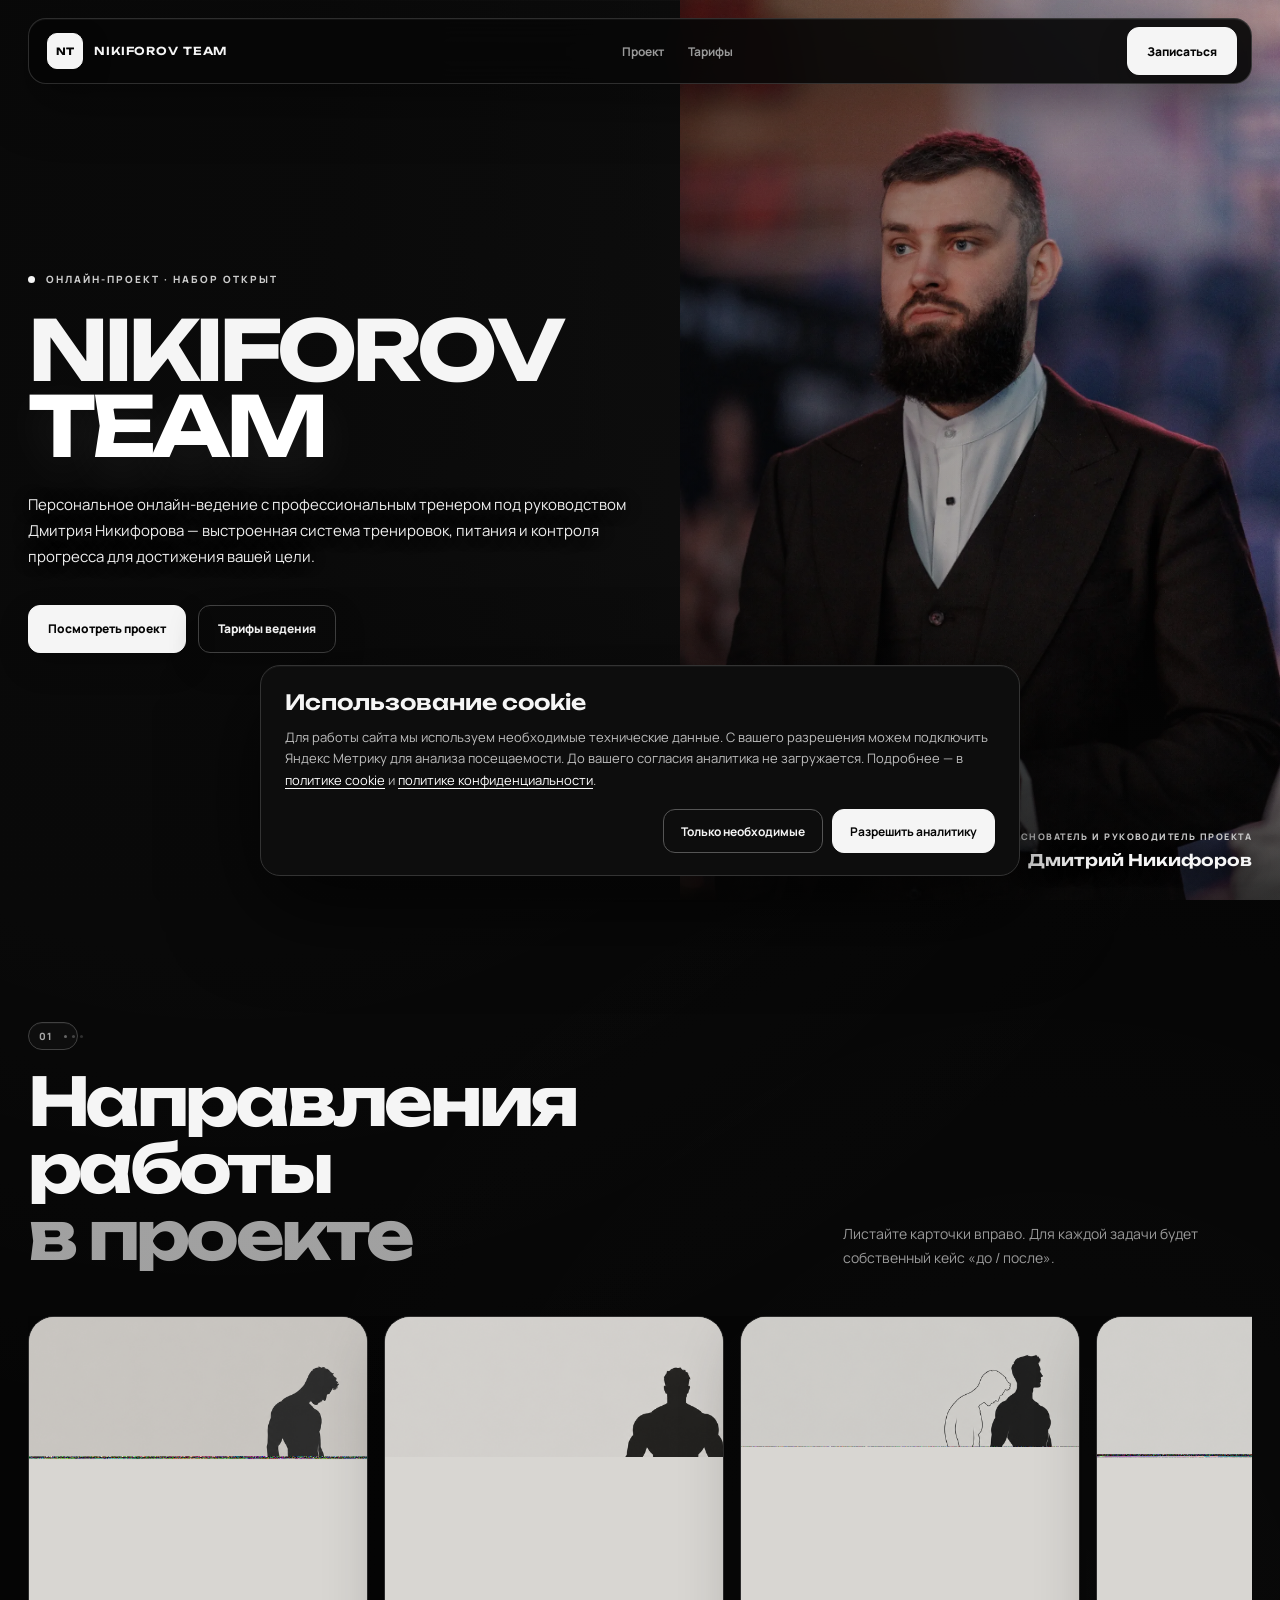
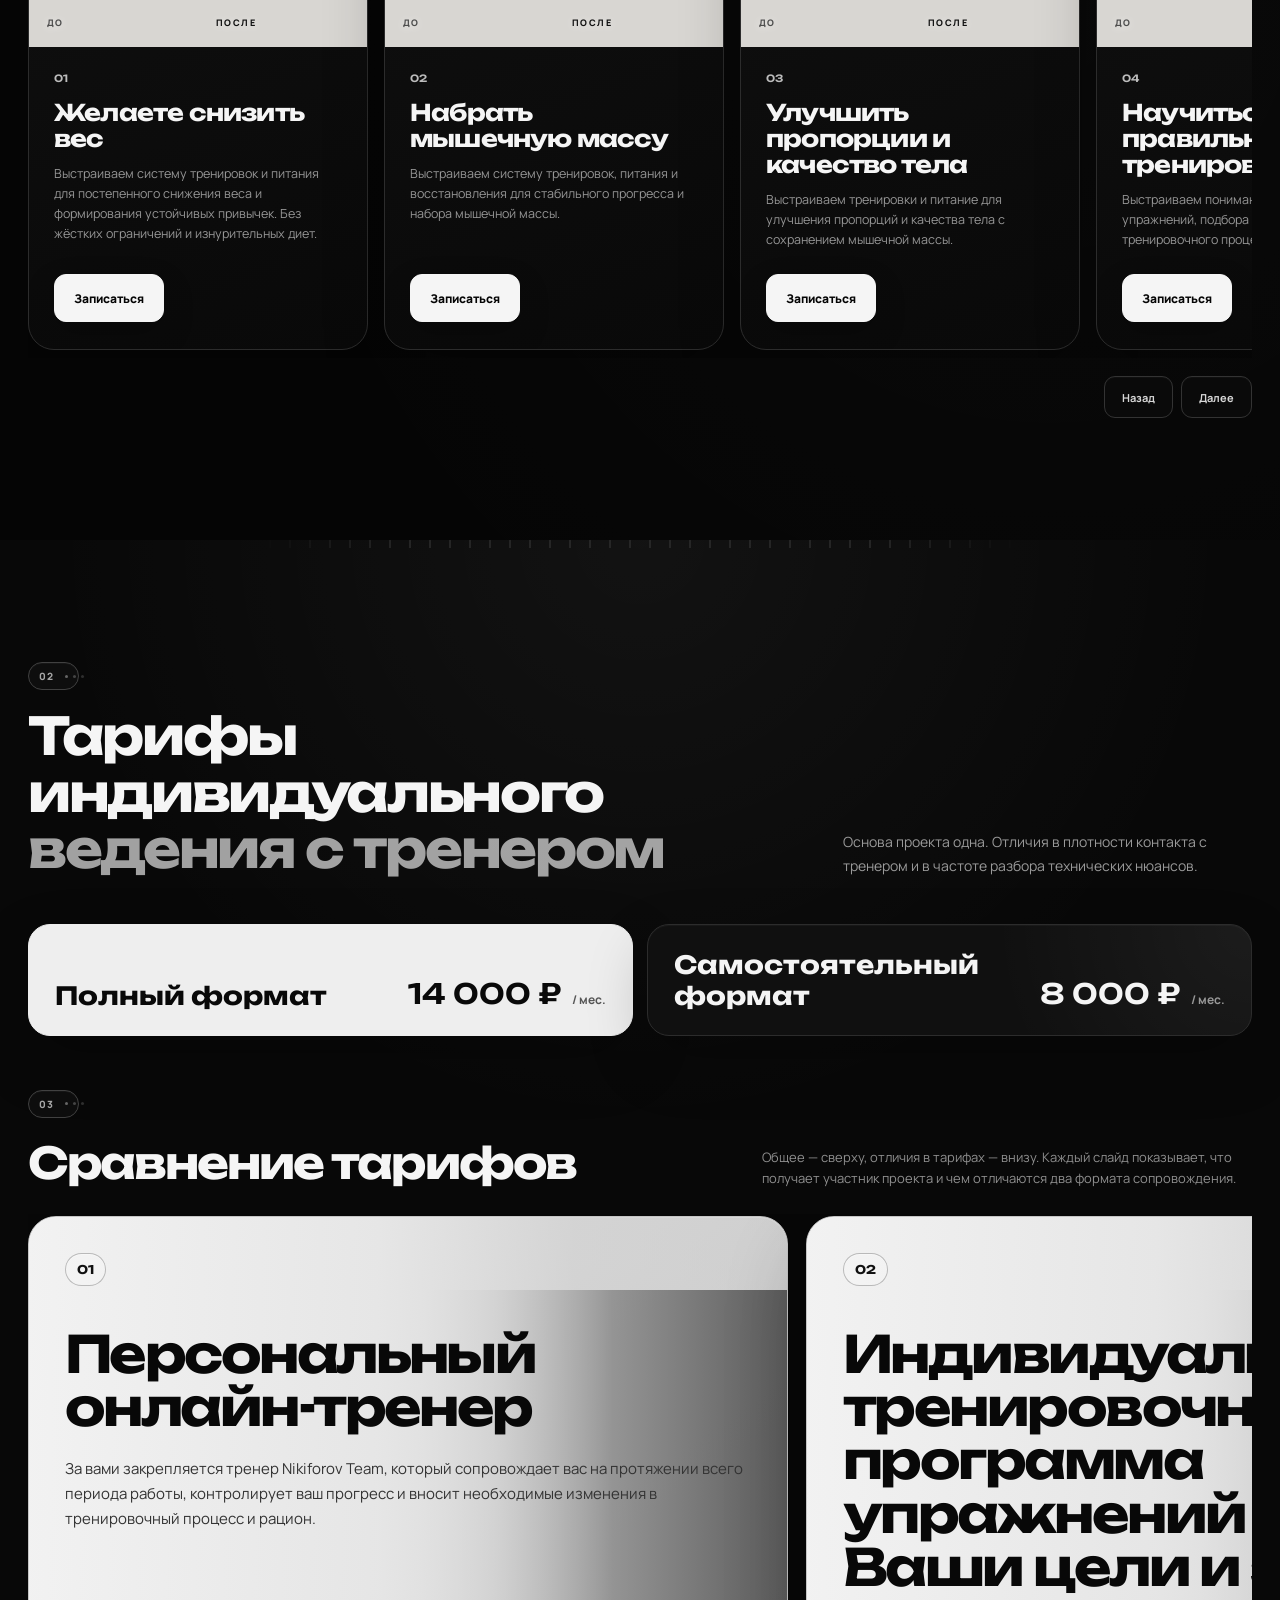
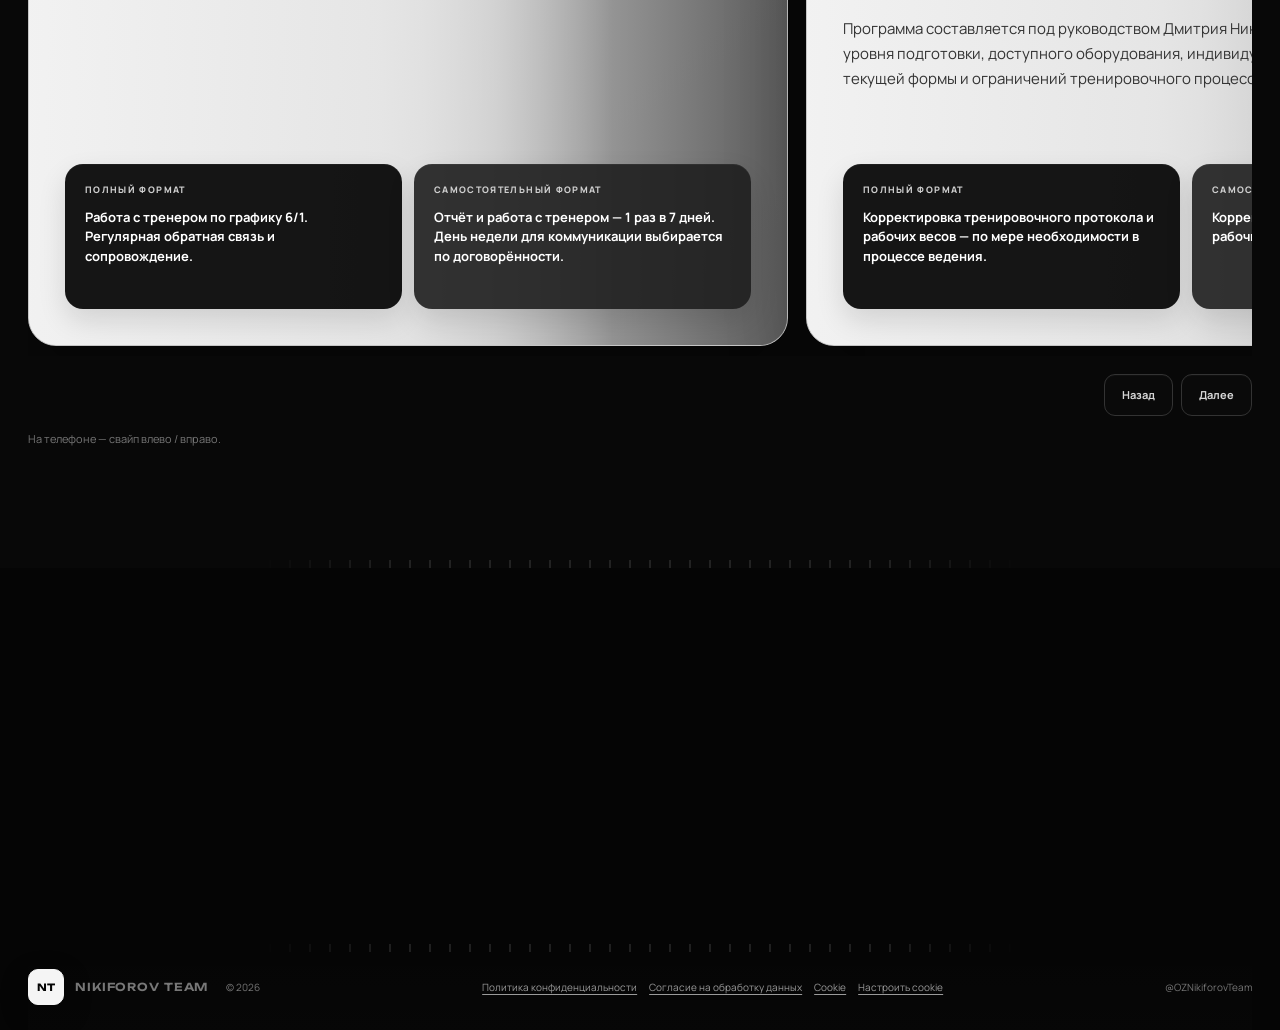
==== index.html @ 57ae3aa2 "Add goal card silhouette illustrations" ====
<!doctype html>
<html lang="ru">
<head>
<meta charset="utf-8">
<meta name="viewport" content="width=device-width,initial-scale=1,viewport-fit=cover">
<meta name="theme-color" content="#050505">
<title>NIKIFOROV TEAM — онлайн-проект</title>
<meta name="description" content="Персональное онлайн-ведение под руководством Дмитрия Никифорова: тренировки, питание и контроль прогресса.">
<link rel="preconnect" href="https://fonts.googleapis.com">
<link rel="preconnect" href="https://fonts.gstatic.com" crossorigin>
<link href="https://fonts.googleapis.com/css2?family=Manrope:wght@400;500;600;700;800&family=Unbounded:wght@500;600;700&display=swap" rel="stylesheet">
<style>
:root{
  --bg:#050505;
  --bg-soft:#0a0a0a;
  --panel:#101010;
  --panel-2:#161616;
  --text:#f5f5f5;
  --muted:#9a9a9a;
  --blue:#f5f5f5;
  --blue-strong:#dedede;
  --blue-soft:#ffffff;
  --line:#262626;
  --line-strong:#404040;
  --shell:min(100% - 56px,1240px);
  --r:28px;
}
*{box-sizing:border-box}html{scroll-behavior:smooth;background:var(--bg)}body{margin:0;background:var(--bg);color:var(--text);font-family:Manrope,Arial,sans-serif;overflow-x:hidden;-webkit-font-smoothing:antialiased}a{color:inherit}.shell{width:var(--shell);margin-inline:auto}::selection{background:var(--blue);color:#050505}
.topbar{position:fixed;z-index:100;top:18px;left:50%;translate:-50% 0;width:var(--shell);height:66px;padding:0 14px 0 18px;border:1px solid rgba(255,255,255,.09);border-radius:18px;background:rgba(11,11,11,.82);backdrop-filter:blur(22px);display:flex;align-items:center;justify-content:space-between;box-shadow:0 18px 54px rgba(0,0,0,.2)}
.brand{text-decoration:none;display:flex;align-items:center;gap:11px}.brand-mark{width:36px;height:36px;border:1px solid rgba(255,255,255,.72);border-radius:10px;display:grid;place-items:center;color:var(--blue);font:700 10px Unbounded}.brand-name{font:600 11px Unbounded;letter-spacing:.08em}.nav{display:flex;align-items:center;gap:24px}.nav a{text-decoration:none;font-size:12px;font-weight:700;color:#b3b3b3}.nav a:hover{color:#fff}.btn{min-height:48px;padding:0 19px;border-radius:12px;border:1px solid var(--blue);display:inline-flex;align-items:center;justify-content:center;text-decoration:none;background:var(--blue);color:#050505;font-weight:800;font-size:12px;transition:.2s}.btn:hover{transform:translateY(-2px);box-shadow:0 16px 42px rgba(255,255,255,.12)}.btn.ghost{background:transparent;color:#fff;border-color:#414141}.btn.ghost:hover{border-color:var(--blue);color:var(--blue);box-shadow:none}
.hero{min-height:100svh;padding:126px 0 72px;display:grid;grid-template-columns:minmax(0,1.04fr) minmax(430px,.96fr);gap:60px;align-items:center}.hero-copy{position:relative;z-index:2}.eyebrow{display:flex;align-items:center;gap:11px;color:#9e9e9e;font-size:10px;letter-spacing:.2em;font-weight:800;text-transform:uppercase}.eyebrow i{width:7px;height:7px;border-radius:50%;background:var(--blue);box-shadow:0 0 20px rgba(255,255,255,.72)}h1,h2,h3{font-family:Unbounded,Manrope,sans-serif;margin:0}.project-name{margin-top:26px;font-size:clamp(54px,6.5vw,108px);line-height:.91;letter-spacing:-.06em}.project-name span{display:block;color:var(--blue)}.hero-copy p{max-width:710px;margin:28px 0 0;color:#b5b5b5;font-size:15px;line-height:1.76}.hero-actions{display:flex;gap:12px;flex-wrap:wrap;margin-top:34px}.hero-visual{height:min(77vh,830px);min-height:630px;position:relative}.portrait{height:100%;overflow:hidden;border:1px solid rgba(255,255,255,.09);border-radius:30px;background:#1a1a1a;position:relative}.portrait img{width:100%;height:100%;object-fit:cover;object-position:center 26%;filter:grayscale(.12) saturate(.72) contrast(1.08)}.portrait:after{content:"";position:absolute;inset:0;background:linear-gradient(180deg,rgba(10,10,10,.02) 42%,rgba(10,10,10,.76) 100%),linear-gradient(90deg,rgba(10,10,10,.23),transparent 44%)}.portrait-caption{position:absolute;z-index:2;left:26px;bottom:24px}.portrait-caption small{display:block;color:#8a8a8a;font-size:9px;letter-spacing:.16em;font-weight:800}.portrait-caption b{display:block;margin-top:7px;font:600 16px Unbounded}.section{padding:122px 0}.section-head{display:grid;grid-template-columns:1fr .55fr;gap:70px;align-items:end;margin-bottom:46px}.section-index{font-size:10px;letter-spacing:.2em;color:#8c8c8c;font-weight:800;text-transform:uppercase;margin-bottom:15px}.section-head h2{font-size:clamp(40px,5.2vw,76px);line-height:1.01;letter-spacing:-.055em}.section-head h2 span{color:var(--blue)}.section-head p{margin:0;color:#9a9a9a;line-height:1.7;font-size:14px;max-width:500px}
.goals-wrap{position:relative}.goals{display:grid;grid-auto-flow:column;grid-auto-columns:minmax(340px,31vw);gap:16px;overflow-x:auto;scroll-snap-type:x mandatory;scrollbar-width:none;padding-bottom:8px}.goals::-webkit-scrollbar{display:none}.goal{scroll-snap-align:start;min-height:520px;border-radius:26px;border:1px solid #323232;background:linear-gradient(160deg,#171717,#0e0e0e);overflow:hidden;position:relative;display:flex;flex-direction:column}.goal-media{height:330px;position:relative;overflow:hidden;background:radial-gradient(circle at 80% 20%,rgba(255,255,255,.10),transparent 42%),linear-gradient(135deg,#1c1c1c,#0e0e0e)}.goal-media:before,.goal-media:after{content:"";position:absolute;top:0;bottom:0;width:50%;background:linear-gradient(145deg,rgba(255,255,255,.04),rgba(255,255,255,0))}.goal-media:before{left:0;border-right:1px solid rgba(255,255,255,.08)}.goal-media:after{right:0}.before,.after{position:absolute;bottom:18px;z-index:2;font-size:9px;font-weight:800;letter-spacing:.16em;color:#7e7e7e}.before{left:18px}.after{left:calc(50% + 18px);color:var(--blue)}.goal-body{padding:25px 25px 27px;display:flex;flex-direction:column;flex:1}.goal-num{color:var(--blue);font:600 10px Unbounded}.goal h3{font-size:23px;line-height:1.13;letter-spacing:-.035em;margin:16px 0 12px}.goal p{margin:0 0 24px;color:#9a9a9a;font-size:12.5px;line-height:1.62}.goal .btn{margin-top:auto;width:max-content}.carousel-controls{display:flex;justify-content:flex-end;gap:8px;margin-top:18px}.carousel-controls button{height:42px;padding:0 17px;border:1px solid #3e3e3e;border-radius:11px;background:#101010;color:#e4e4e4;font:700 11px Manrope;cursor:pointer}.carousel-controls button:hover{border-color:var(--blue);color:var(--blue)}
.tariffs{background:#0f0f0f;border-top:1px solid #242424;border-bottom:1px solid #242424}.tariff-strip{display:grid;grid-template-columns:1fr 1fr;gap:14px;margin-bottom:26px}.tariff{border:1px solid #343434;border-radius:22px;padding:24px 26px;background:#121212;display:flex;justify-content:space-between;align-items:end;gap:20px}.tariff-strip .tariff{border-color:#444444;background:radial-gradient(circle at 100% 0,rgba(255,255,255,.10),transparent 38%),#141414}.tariff small{display:block;color:#909090;font-size:9px;letter-spacing:.16em;font-weight:800;text-transform:uppercase}.tariff h3{font-size:25px;margin-top:10px}.tariff-price{text-align:right;white-space:nowrap}.tariff-price b{font:600 28px Unbounded}.tariff-price span{display:block;color:#737373;font-size:10px;margin-top:5px}
.benefits-head{display:flex;align-items:end;justify-content:space-between;gap:50px;margin:54px 0 24px}.benefits-head h3{font-size:clamp(27px,3.4vw,48px);letter-spacing:-.045em}.benefits-head p{max-width:490px;margin:0;color:#929292;font-size:13px;line-height:1.65}.benefit-slider{display:grid;grid-auto-flow:column;grid-auto-columns:minmax(760px,82%);gap:18px;overflow-x:auto;scroll-snap-type:x mandatory;scrollbar-width:none;padding:2px 0 10px}.benefit-slider::-webkit-scrollbar{display:none}.benefit{scroll-snap-align:start;min-height:570px;border:1px solid #373737;border-radius:28px;background:linear-gradient(145deg,#a3a3a3 0%,#888888 100%);position:relative;overflow:hidden;color:#0d0d0d;padding:36px;display:flex;flex-direction:column}.benefit:before{content:"";position:absolute;right:-2%;bottom:-10%;width:45%;height:100%;background-image:var(--dmitry);background-size:cover;background-position:center 20%;filter:grayscale(1) brightness(.18) contrast(1.55);opacity:.88;mix-blend-mode:multiply}.benefit:after{content:"";position:absolute;inset:0;background:linear-gradient(90deg,rgba(223,223,223,.96) 0%,rgba(206,206,206,.92) 52%,rgba(168,168,168,.38) 100%);z-index:0}.benefit>*{position:relative;z-index:1}.benefit-top{display:flex;align-items:center;gap:15px}.benefit-number{font:700 12px Unbounded;border:1px solid rgba(0,0,0,.22);border-radius:99px;padding:8px 11px}.benefit-kicker{font-size:9px;font-weight:800;letter-spacing:.16em;text-transform:uppercase}.benefit h3{font-size:clamp(30px,4vw,54px);max-width:780px;line-height:1.04;letter-spacing:-.05em;margin:42px 0 22px}.benefit-desc{max-width:780px;font-size:15px;line-height:1.67;color:#373737;margin:0}.split{margin-top:auto;display:grid;grid-template-columns:1fr 1fr;gap:12px;max-width:860px}.split-card{min-height:145px;padding:19px 20px;border-radius:18px;background:rgba(12,12,12,.92);color:#fff}.split-card.alt{background:rgba(34,34,34,.78)}.split-card small{display:block;color:var(--blue);font-size:9px;font-weight:800;letter-spacing:.15em;text-transform:uppercase}.split-card.alt small{color:#dedede}.split-card b{display:block;margin-top:12px;font-size:13px;line-height:1.5}.slider-note{margin-top:15px;color:#7e7e7e;font-size:11px}.final{padding:82px 0 110px;display:flex;align-items:center;justify-content:space-between;gap:40px;border-top:1px solid #262626}.final h2{font-size:clamp(34px,4.2vw,60px);letter-spacing:-.05em}.final h2 span{color:var(--blue)}.final p{margin:16px 0 0;color:#949494}.footer{height:86px;border-top:1px solid #262626;display:flex;align-items:center;justify-content:space-between;color:#747474;font-size:10px}.footer a{text-decoration:none}.mobile-cta{display:none}
.reveal{opacity:0;transform:translateY(20px);transition:.7s ease}.reveal.in{opacity:1;transform:none}
@media(max-width:1050px){:root{--shell:min(100% - 36px,940px)}.nav{display:none}.hero{grid-template-columns:1fr;padding-top:116px}.hero-visual{height:720px;min-height:0}.section-head{grid-template-columns:1fr}.goals{grid-auto-columns:minmax(330px,62vw)}.benefit-slider{grid-auto-columns:92%}}
@media(max-width:700px){:root{--shell:calc(100vw - 28px);--r:20px}.topbar{top:9px;height:58px;border-radius:15px}.brand-name{font-size:9px}.topbar>.btn{min-height:38px;padding:0 13px;font-size:10px}.hero{min-height:auto;padding:100px 0 58px;gap:30px}.project-name{font-size:clamp(43px,13vw,66px)}.hero-copy p{font-size:13px;line-height:1.65}.hero-actions .btn{width:100%}.hero-visual{height:520px}.portrait{border-radius:21px}.section{padding:84px 0}.section-head{gap:20px;margin-bottom:31px}.section-head h2{font-size:clamp(34px,11vw,52px)}.goals{grid-auto-columns:88%;gap:11px}.goal{min-height:465px;border-radius:21px}.goal-media{height:265px}.goal h3{font-size:20px}.carousel-controls{display:none}.tariff-strip{grid-template-columns:1fr}.tariff{padding:20px}.tariff h3{font-size:20px}.tariff-price b{font-size:22px}.benefits-head{display:block;margin-top:42px}.benefits-head p{margin-top:14px}.benefit-slider{grid-auto-columns:94%;gap:11px}.benefit{min-height:620px;border-radius:22px;padding:24px}.benefit:before{width:74%;right:-27%;opacity:.72}.benefit:after{background:linear-gradient(90deg,rgba(220,220,220,.98) 0%,rgba(203,203,203,.94) 64%,rgba(171,171,171,.54) 100%)}.benefit h3{font-size:28px;margin:30px 0 16px;max-width:86%}.benefit-desc{font-size:13px;max-width:86%}.split{grid-template-columns:1fr;gap:8px}.split-card{min-height:105px;padding:15px 16px}.final{display:block;padding:66px 0 100px}.final .btn{margin-top:25px;width:100%}.footer{margin-bottom:64px}.mobile-cta{display:flex;position:fixed;z-index:90;bottom:10px;left:14px;right:14px;height:52px;border-radius:14px;background:var(--blue);color:#050505;text-decoration:none;align-items:center;justify-content:center;font-weight:900;font-size:12px;box-shadow:0 14px 50px rgba(0,0,0,.45)}}
@media(prefers-reduced-motion:reduce){*{scroll-behavior:auto!important}.reveal{opacity:1;transform:none;transition:none}}

/* Cookie choice: visually consistent with the main site's dark theme. */
.cookie-banner[hidden]{display:none!important}
.cookie-banner{position:fixed;z-index:3000;left:50%;bottom:24px;transform:translateX(-50%);width:min(760px,calc(100vw - 28px));padding:22px 24px;background:#171717;color:#f9f9f9;border:1px solid #3b3b3b;border-radius:20px;box-shadow:0 25px 90px rgba(0,0,0,.56)}
.cookie-banner h2{font:600 clamp(16px,2vw,21px) Unbounded,Manrope,sans-serif;line-height:1.35;margin:0 0 10px}
.cookie-banner p{font-size:13px;line-height:1.65;color:#c2c2c2;margin:0}
.cookie-banner a{color:#f2f2f2;text-underline-offset:3px}
.cookie-actions{display:flex;justify-content:flex-end;flex-wrap:wrap;gap:9px;margin-top:18px}
.cookie-actions button{cursor:pointer;font:700 12px Manrope,Arial,sans-serif;min-height:44px;padding:9px 17px;border-radius:12px;border:1px solid #e6e6e6;background:#f5f5f5;color:#050505}
.cookie-actions button.cookie-reject{background:transparent;color:#f9f9f9;border-color:#5a5a5a}
.legal-links{display:flex;align-items:center;flex-wrap:wrap;gap:12px}
.legal-links a,.legal-links button{font:inherit;color:#a3a3a3;text-decoration:underline;text-underline-offset:3px;background:none;border:0;padding:6px 0;cursor:pointer}
.legal-links a:hover,.legal-links button:hover{color:white}
@media(max-width:640px){.cookie-banner{bottom:82px;padding:17px}.cookie-actions{display:grid;grid-template-columns:1fr 1fr}.cookie-actions button{padding:10px 8px}.footer{flex-wrap:wrap;gap:12px;padding-block:20px}.legal-links{order:3;flex-basis:100%}}

/* Revision: footer links must not be clipped by the former fixed 86px footer. */
.footer{height:auto;min-height:86px;padding:22px 0;gap:18px;flex-wrap:wrap}
.footer .legal-links{flex:1 1 410px;justify-content:center}
.cookie-banner{max-height:min(84dvh,620px);overflow-y:auto;overscroll-behavior:contain}
.menu-toggle{display:none;width:40px;height:40px;align-items:center;justify-content:center;flex-direction:column;gap:5px;background:transparent;border:1px solid #343434;border-radius:10px;cursor:pointer}
.menu-toggle span{width:18px;height:2px;background:#f5f5f5;display:block;border-radius:2px}
@media(max-width:1050px){
 .menu-toggle{display:flex}
 .topbar .nav{display:none;position:absolute;left:0;right:0;top:calc(100% + 8px);padding:17px 20px;flex-direction:column;gap:18px;background:#191919;border:1px solid #383838;border-radius:15px;box-shadow:0 22px 40px rgba(0,0,0,.3)}
 .topbar .nav.is-open{display:flex}
}
@media(max-width:700px){
 .topbar>.btn{display:none}
 .footer{margin-bottom:64px;gap:12px}
 .footer .legal-links{order:3;flex:1 0 100%;justify-content:flex-start}
}
@media(max-width:640px){
 .cookie-banner{bottom:calc(76px + env(safe-area-inset-bottom));max-height:calc(100dvh - 104px - env(safe-area-inset-bottom));padding:16px}
 .cookie-actions button{font-size:12px}
}

/* Client revisions, 28 September: readable tariff periods and prominent project goal. */
.tariff-strip .tariff h3{margin-top:0}
.tariff-price .price-period{display:inline-block;font:700 12px Manrope,Arial,sans-serif;color:#a4a4a4;margin:0 0 0 3px;vertical-align:baseline;white-space:nowrap}
.benefit.emphasis{min-height:730px}
.benefit.emphasis .benefit-kicker{font-size:13px;letter-spacing:.12em;color:#1b1b1b}
.benefit.emphasis h3{font-size:clamp(30px,3.4vw,46px);max-width:780px;border-left:5px solid #d0d0d0;padding-left:18px;color:#0d0d0d}
@media(max-width:700px){
  .tariff-strip .tariff{flex-direction:column;align-items:flex-start;gap:12px}
  .tariff-strip .tariff .tariff-price{text-align:left;white-space:normal}
  .benefit.emphasis{min-height:810px}
  .benefit.emphasis h3{font-size:clamp(25px,7vw,34px);max-width:100%;border-left-width:4px;padding-left:12px}
}

/* Hero redesign: Dmitry's portrait becomes the full-bleed hero background,
   with foreground content laid over a responsive contrast gradient. */
.hero.shell{
  width:100%;max-width:none;min-height:100svh;
  display:flex;align-items:center;justify-content:flex-start;
  padding:clamp(130px,13vh,180px) max(22px,calc((100% - var(--shell))/2)) 105px;
  gap:0;position:relative;overflow:hidden;isolation:isolate;
}
.hero-copy{position:relative;z-index:2;width:min(700px,61%);max-width:100%;padding:12px 0}
.hero-copy .eyebrow{color:#cccccc}
.hero-copy>p{color:#efefef;max-width:620px;text-shadow:0 1px 20px rgba(0,0,0,.35)}
.hero-visual{position:absolute;inset:0;z-index:0;width:100%;height:100%;min-height:0;pointer-events:none;overflow:hidden}
.hero-visual .portrait{position:absolute;inset:0;width:100%;height:100%;border:0;border-radius:0;background:#121212}
.hero-visual .portrait img{display:block;width:100%;height:100%;object-fit:contain;object-position:100% 20%;transform:none;filter:saturate(.8) contrast(1.03)}
.hero-visual .portrait:after{
  content:"";position:absolute;inset:0;
  background:linear-gradient(90deg,rgba(9,9,9,.97) 0%,rgba(9,9,9,.91) 24%,rgba(9,9,9,.68) 44%,rgba(9,9,9,.24) 75%,rgba(9,9,9,.08) 100%),
             linear-gradient(0deg,rgba(7,7,7,.78) 0%,transparent 39%,rgba(7,7,7,.17) 100%);
}
.hero-visual .portrait-caption{left:auto;right:max(22px,calc((100% - var(--shell))/2));bottom:30px;text-align:right;z-index:1}
.hero-visual .portrait-caption small{color:#cacaca}
.hero-visual .portrait-caption b{text-shadow:0 2px 18px rgba(0,0,0,.7)}
@media(max-width:1050px){
  .hero.shell{min-height:850px;padding:145px max(22px,calc((100% - var(--shell))/2)) 100px}
  .hero-copy{width:min(650px,72%)}
  .hero-visual .portrait img{object-position:100% 25%}
  .hero-visual .portrait:after{background:linear-gradient(90deg,rgba(9,9,9,.96) 0%,rgba(9,9,9,.82) 39%,rgba(9,9,9,.29) 100%),linear-gradient(0deg,rgba(7,7,7,.73),transparent 48%)}
}
@media(max-width:700px){
  .hero.shell{min-height:max(730px,100svh);padding:132px 20px 110px;align-items:flex-end}
  .hero-copy{width:100%;max-width:100%;padding:0}
  .hero-copy .project-name{font-size:clamp(42px,11.8vw,65px);line-height:.94}
  .hero-copy>p{font-size:14px;line-height:1.65;color:#f3f3f3;max-width:520px}
  .hero-visual .portrait img{object-fit:cover;object-position:57% center}
  .hero-visual .portrait:after{background:linear-gradient(0deg,rgba(7,7,7,.98) 0%,rgba(7,7,7,.89) 27%,rgba(7,7,7,.43) 57%,rgba(7,7,7,.24) 100%),linear-gradient(90deg,rgba(7,7,7,.43),transparent 82%)}
  .hero-visual .portrait-caption{display:none}
  .hero-actions .btn{width:100%}
}

/* September 29: make the longer client-approved tariff heading readable on narrow screens. */
.tariffs .section-head h2{font-size:clamp(31px,4.05vw,58px);line-height:1.09;letter-spacing:-.045em;overflow-wrap:break-word}
@media(max-width:700px){.tariffs .section-head h2{font-size:clamp(28px,7.6vw,40px)}}
</style>
<link rel="stylesheet" href="./monochrome-overrides.css">
<style>
.goal-media{background:#d8d6d2}
.goal-media img{display:block;width:100%;height:100%;object-fit:cover;object-position:center}
.goal-media:before,.goal-media:after{display:none}
.before,.after{color:#4d4d4d;text-shadow:0 1px 8px rgba(255,255,255,.7)}
.after{color:#111}
</style>
</head>
<body style="--dmitry:url('./assets/dmitry-hero.webp')">
<header class="topbar"><a class="brand" href="#top"><span class="brand-mark">NT</span><span class="brand-name">NIKIFOROV TEAM</span></a><nav class="nav" id="main-nav" aria-label="Основная навигация"><a href="#questions">Проект</a><a href="#tariffs">Тарифы</a></nav><button type="button" class="menu-toggle" id="menu-toggle" aria-controls="main-nav" aria-expanded="false" aria-label="Открыть меню"><span></span><span></span><span></span></button><a class="btn" href="https://t.me/OZNikiforovTeam" target="_blank" rel="noopener">Записаться</a></header>
<main id="top">
<section class="shell hero">
  <div class="hero-copy reveal">
    <div class="eyebrow"><i></i>ОНЛАЙН-ПРОЕКТ · НАБОР ОТКРЫТ</div>
    <h1 class="project-name">NIKIFOROV <span>TEAM</span></h1>
    <p>Персональное онлайн-ведение с профессиональным тренером под руководством Дмитрия Никифорова — выстроенная система тренировок, питания и контроля прогресса для достижения вашей цели.</p>
    <div class="hero-actions"><a class="btn" href="#questions">Посмотреть проект</a><a class="btn ghost" href="#tariffs">Тарифы ведения</a></div>
  </div>
  <div class="hero-visual"><div class="portrait"><img src="./assets/dmitry-hero.webp" alt="Дмитрий Никифоров"><div class="portrait-caption"><small>ОСНОВАТЕЛЬ И РУКОВОДИТЕЛЬ ПРОЕКТА</small><b>Дмитрий Никифоров</b></div></div></div>
</section>

<section id="questions" class="section shell">
  <div class="section-head reveal"><div><div class="section-index">01</div><h2>Направления работы<br><span>в проекте</span></h2></div><p>Листайте карточки вправо. Для каждой задачи будет собственный кейс «до / после».</p></div>
  <div class="goals-wrap reveal"><div class="goals" id="goals">
    <article class="goal"><div class="goal-media"><span class="before">ДО</span><span class="after">ПОСЛЕ</span></div><div class="goal-body"><span class="goal-num">01</span><h3>Желаете снизить вес</h3><p>Выстраиваем систему тренировок и питания для постепенного снижения веса и формирования устойчивых привычек. Без жёстких ограничений и изнурительных диет.</p><a class="btn" href="https://t.me/OZNikiforovTeam" target="_blank" rel="noopener">Записаться</a></div></article>
    <article class="goal"><div class="goal-media"><span class="before">ДО</span><span class="after">ПОСЛЕ</span></div><div class="goal-body"><span class="goal-num">02</span><h3>Набрать мышечную массу</h3><p>Выстраиваем систему тренировок, питания и восстановления для стабильного прогресса и набора мышечной массы.</p><a class="btn" href="https://t.me/OZNikiforovTeam" target="_blank" rel="noopener">Записаться</a></div></article>
    <article class="goal"><div class="goal-media"><span class="before">ДО</span><span class="after">ПОСЛЕ</span></div><div class="goal-body"><span class="goal-num">03</span><h3>Улучшить пропорции и качество тела</h3><p>Выстраиваем тренировки и питание для улучшения пропорций и качества тела с сохранением мышечной массы.</p><a class="btn" href="https://t.me/OZNikiforovTeam" target="_blank" rel="noopener">Записаться</a></div></article>
    <article class="goal"><div class="goal-media"><span class="before">ДО</span><span class="after">ПОСЛЕ</span></div><div class="goal-body"><span class="goal-num">04</span><h3>Научиться правильно тренироваться</h3><p>Выстраиваем понимание техники выполнения упражнений, подбора нагрузки и логики тренировочного процесса.</p><a class="btn" href="https://t.me/OZNikiforovTeam" target="_blank" rel="noopener">Записаться</a></div></article>
    <article class="goal"><div class="goal-media"><span class="before">ДО</span><span class="after">ПОСЛЕ</span></div><div class="goal-body"><span class="goal-num">05</span><h3>Разобраться с питанием</h3><p>Помогаем разобраться в принципах питания, расчёте КБЖУ и учим самостоятельно вести и контролировать свой рацион.</p><a class="btn" href="https://t.me/OZNikiforovTeam" target="_blank" rel="noopener">Записаться</a></div></article>
    <article class="goal"><div class="goal-media"><span class="before">ДО</span><span class="after">ПОСЛЕ</span></div><div class="goal-body"><span class="goal-num">06</span><h3>Преодолеть плато</h3><p>Выстраиваем тренировочный план с учётом ваших целей, текущего прогресса и индивидуальных особенностей, чтобы выйти из плато и продолжить прогрессировать.</p><a class="btn" href="https://t.me/OZNikiforovTeam" target="_blank" rel="noopener">Записаться</a></div></article>
    <article class="goal"><div class="goal-media"><span class="before">ДО</span><span class="after">ПОСЛЕ</span></div><div class="goal-body"><span class="goal-num">07</span><h3>Подготовиться к сцене</h3><p>Выстраиваем систему подготовки к соревнованиям по бодибилдингу: тренировки, питание, контроль формы и позирование.</p><a class="btn" href="https://t.me/OZNikiforovTeam" target="_blank" rel="noopener">Записаться</a></div></article>
  </div><div class="carousel-controls"><button type="button" data-scroll="prev">Назад</button><button type="button" data-scroll="next">Далее</button></div></div>
</section>

<section id="tariffs" class="section tariffs">
<div class="shell">
  <div class="section-head reveal"><div><div class="section-index">02</div><h2>Тарифы индивидуального<br><span>ведения с тренером</span></h2></div><p>Основа проекта одна. Отличия в плотности контакта с тренером и в частоте разбора технических нюансов.</p></div>
  <div class="tariff-strip reveal">
    <article class="tariff"><div><h3>Полный формат</h3></div><div class="tariff-price"><b>14 000 ₽ <span class="price-period">/ мес.</span></b></div></article>
    <article class="tariff"><div><h3>Самостоятельный формат</h3></div><div class="tariff-price"><b>8 000 ₽ <span class="price-period">/ мес.</span></b></div></article>
  </div>
  <div class="benefits-head reveal"><div><div class="section-index">03</div><h3>Сравнение тарифов</h3></div><p>Общее — сверху, отличия в тарифах — внизу. Каждый слайд показывает, что получает участник проекта и чем отличаются два формата сопровождения.</p></div>
  <div class="benefit-slider reveal" id="benefits">
    <article class="benefit"><div class="benefit-top"><span class="benefit-number">01</span></div><h3>Персональный онлайн-тренер</h3><p class="benefit-desc">За вами закрепляется тренер Nikiforov Team, который сопровождает вас на протяжении всего периода работы, контролирует ваш прогресс и вносит необходимые изменения в тренировочный процесс и рацион.</p><div class="split"><div class="split-card"><small>Полный формат</small><b>Работа с тренером по графику 6/1. Регулярная обратная связь и сопровождение.</b></div><div class="split-card alt"><small>Самостоятельный формат</small><b>Отчёт и работа с тренером — 1 раз в 7 дней. День недели для коммуникации выбирается по договорённости.</b></div></div></article>
    <article class="benefit"><div class="benefit-top"><span class="benefit-number">02</span></div><h3>Индивидуальная тренировочная программа упражнений под Ваши цели и задачи</h3><p class="benefit-desc">Программа составляется под руководством Дмитрия Никифорова с учётом вашей цели, уровня подготовки, доступного оборудования, индивидуальных особенностей, пропорций, текущей формы и ограничений тренировочного процесса.</p><div class="split"><div class="split-card"><small>Полный формат</small><b>Корректировка тренировочного протокола и рабочих весов — по мере необходимости в процессе ведения.</b></div><div class="split-card alt"><small>Самостоятельный формат</small><b>Корректировка тренировочного протокола и рабочих весов — 1 раз в 7 дней.</b></div></div></article>
    <article class="benefit"><div class="benefit-top"><span class="benefit-number">03</span></div><h3>Контроль техники выполнения упражнений</h3><p class="benefit-desc">Вы можете отправлять тренеру видео рабочих подходов со своих тренировок. Тренер анализирует технику выполнения упражнений, указывает на ошибки и помогает улучшать технику и корректировать рабочие веса.</p><div class="split"><div class="split-card"><small>Полный формат</small><b>Тренер регулярно разбирает все видео с ваших тренировок в режиме 6/1.</b></div><div class="split-card alt"><small>Самостоятельный формат</small><b>Тренер разбирает до 10 видеоотчётов в неделю.</b></div></div></article>
    <article class="benefit"><div class="benefit-top"><span class="benefit-number">04</span></div><h3>Подбор КБЖУ и контроль рациона</h3><p class="benefit-desc">Вы получаете индивидуальный расчёт КБЖУ с учётом вашей активности и целей, а также рекомендации по питанию и формированию продуктовой корзины. Показатели корректируются с учётом динамики веса, текущей формы, нагрузки и поставленной цели.</p><div class="split"><div class="split-card"><small>Полный формат</small><b>Показатели и рекомендации корректируются по мере необходимости в процессе ведения.</b></div><div class="split-card alt"><small>Самостоятельный формат</small><b>Корректировка выполняется в рамках еженедельной консультации.</b></div></div></article>
    <article class="benefit emphasis"><div class="benefit-top"><span class="benefit-number">05</span></div><h3>Не слепо следовать рекомендациям тренера, а понимать и анализировать процесс развития своего тела!</h3><p class="benefit-desc">Задача проекта — дать вам знания и систему, которые формируют осознанный подход к тренировкам и питанию: база знаний, техника выполнения упражнений, логика построения тренировочного процесса и уроки позирования.</p><div class="split"><div class="split-card"><small>Полный формат</small><b>Знания сразу закрепляются регулярной практикой, контролем и обратной связью от тренера.</b></div><div class="split-card alt"><small>Самостоятельный формат</small><b>Вы получаете знания и инструменты для самостоятельной работы. Обратная связь от тренера — 1 раз в неделю.</b></div></div></article>
  </div>
  <div class="carousel-controls"><button type="button" data-benefit="prev">Назад</button><button type="button" data-benefit="next">Далее</button></div>
  <div class="slider-note">На телефоне — свайп влево / вправо.</div>
</div>
</section>

<section class="shell final reveal"><div><div class="eyebrow"><i></i>НАБОР ОТКРЫТ</div><h2>Выберите формат<br><span>ведения.</span></h2><p>Если сомневаетесь, какой вариант подходит вам — напишите в отдел заботы.</p></div><a class="btn" href="https://t.me/OZNikiforovTeam" target="_blank" rel="noopener">Записаться в проект</a></section>
</main>
<footer class="footer shell"><a class="brand" href="#top"><span class="brand-mark">NT</span><span class="brand-name">NIKIFOROV TEAM</span></a><span>© 2026</span><nav class="legal-links" aria-label="Юридическая информация"><a href="./privacy.html">Политика конфиденциальности</a><a href="./consent.html">Согласие на обработку данных</a><a href="./cookies.html">Cookie</a><button type="button" data-cookie-settings>Настроить cookie</button></nav><a href="https://t.me/OZNikiforovTeam" target="_blank" rel="noopener">@OZNikiforovTeam</a></footer>
<a class="mobile-cta" href="https://t.me/OZNikiforovTeam" target="_blank" rel="noopener">Записаться</a>
<script>
const reveal=()=>document.querySelectorAll('.reveal').forEach(el=>{const r=el.getBoundingClientRect();if(r.top<innerHeight*.9)el.classList.add('in')});reveal();addEventListener('scroll',reveal,{passive:true});
const goals=document.getElementById('goals');document.querySelectorAll('[data-scroll]').forEach(b=>b.addEventListener('click',()=>goals.scrollBy({left:(b.dataset.scroll==='next'?1:-1)*Math.min(goals.clientWidth*.82,460),behavior:'smooth'})));
const benefits=document.getElementById('benefits');document.querySelectorAll('[data-benefit]').forEach(b=>b.addEventListener('click',()=>benefits.scrollBy({left:(b.dataset.benefit==='next'?1:-1)*Math.min(benefits.clientWidth*.84,980),behavior:'smooth'})));
const menuToggle=document.getElementById('menu-toggle');
const mainNav=document.getElementById('main-nav');
function closeMainNav(){mainNav?.classList.remove('is-open');menuToggle?.setAttribute('aria-expanded','false');menuToggle?.setAttribute('aria-label','Открыть меню');}
menuToggle?.addEventListener('click',()=>{const open=mainNav.classList.toggle('is-open');menuToggle.setAttribute('aria-expanded',String(open));menuToggle.setAttribute('aria-label',open?'Закрыть меню':'Открыть меню');});
mainNav?.querySelectorAll('a').forEach(link=>link.addEventListener('click',closeMainNav));
document.addEventListener('keydown',event=>{if(event.key==='Escape')closeMainNav();});

</script>
<aside class="cookie-banner" data-cookie-banner hidden role="region" aria-label="Настройки файлов cookie">
<h2>Использование cookie</h2>
<p>Для работы сайта мы используем необходимые технические данные. С вашего разрешения можем подключить Яндекс Метрику для анализа посещаемости. До вашего согласия аналитика не загружается. Подробнее — в <a href="./cookies.html">политике cookie</a> и <a href="./privacy.html">политике конфиденциальности</a>.</p>
<div class="cookie-actions"><button type="button" class="cookie-reject" data-cookie-choice="reject">Только необходимые</button><button type="button" data-cookie-choice="accept">Разрешить аналитику</button></div>
</aside>
<script defer src="./cookie-consent.js"></script>
<script>
const goalImages = [
  ['weight-loss.png', 'Силуэт снижения веса'],
  ['muscle-gain.png', 'Силуэт набора мышечной массы'],
  ['body-proportions.png', 'Силуэт улучшения пропорций тела'],
  ['training-technique.png', 'Силуэт тренировки с правильной техникой'],
  ['nutrition.png', 'Силуэт осознанного питания'],
  ['progress.png', 'Последовательный прогресс в тренировках'],
  ['stage-preparation.png', 'Силуэт подготовки к сцене']
];
document.querySelectorAll('.goal-media').forEach((media, index) => {
  const [file, alt] = goalImages[index];
  const image = new Image();
  image.src = `./assets/goals/${file}`;
  image.alt = alt;
  media.prepend(image);
});
</script>
</body></html>
---- monochrome-overrides.css ----
/* Strict monochrome visual layer. Base layout remains in index.html. */
body{
  background:#050505;
  color:var(--text);
}

.topbar{
  background:rgba(7,7,7,.88);
  border-color:rgba(255,255,255,.14);
  box-shadow:0 18px 54px rgba(0,0,0,.34);
  backdrop-filter:blur(18px);
}

.brand-mark{
  background:#f5f5f5;
  color:#050505;
  border-color:#f5f5f5;
  box-shadow:none;
}

.nav a,
.legal-links a,
.legal-links button{color:#9a9a9a}
.nav a:hover,
.nav a:focus,
.legal-links a:hover,
.legal-links button:hover{color:#fff}

.btn{
  background:#f5f5f5;
  color:#050505;
  border-color:#f5f5f5;
  box-shadow:none;
}
.btn:hover{
  background:#dcdcdc;
  border-color:#dcdcdc;
  box-shadow:none;
  transform:translateY(-1px);
}
.btn.ghost{
  background:transparent;
  color:#f5f5f5;
  border-color:#414141;
}
.btn.ghost:hover{
  background:#111;
  color:#fff;
  border-color:#777;
}

.eyebrow i{
  background:#f5f5f5;
  box-shadow:none;
}

.project-name span,
.section-head h2 span,
.final h2 span{
  color:#fff;
  text-shadow:none;
}
.section-head h2 span,
.final h2 span{opacity:.62}

.section-index{
  display:inline-flex;
  align-items:center;
  justify-content:center;
  min-width:42px;
  height:28px;
  padding:0 10px;
  margin-bottom:18px;
  border:1px solid #343434;
  border-radius:999px;
  color:#a6a6a6;
  font-size:10px;
  letter-spacing:.08em;
  line-height:1;
}

.portrait{
  background:#101010;
  border-color:#242424;
}
.portrait img{
  filter:grayscale(1) contrast(1.06) brightness(.92);
}
.portrait:after{
  background:linear-gradient(180deg,rgba(5,5,5,.02) 42%,rgba(5,5,5,.80) 100%),
             linear-gradient(90deg,rgba(5,5,5,.28),transparent 44%);
}

.goal{
  border-color:#262626;
  background:linear-gradient(160deg,#111,#090909);
}
.goal-media{
  background:radial-gradient(circle at 80% 20%,rgba(255,255,255,.08),transparent 42%),
             linear-gradient(135deg,#171717,#090909);
}
.before{color:#777}
.after{color:#d8d8d8}
.goal-num{color:#bcbcbc}
.goal p{color:#969696}
.carousel-controls button{
  border-color:#333;
  background:#0a0a0a;
  color:#d7d7d7;
}
.carousel-controls button:hover{
  border-color:#777;
  color:#fff;
}

.tariffs{
  background:#080808;
  border-color:#202020;
}
.tariff,
.tariff-strip .tariff{
  background:#0e0e0e;
  border-color:#2c2c2c;
}
.tariff h3{color:#f4f4f4}
.tariff-price .price-period{color:#999}

.benefits-head p{color:#8f8f8f}
.benefit{
  border-color:#bdbdbd;
  background:linear-gradient(145deg,#eeeeee 0%,#cfcfcf 100%);
  color:#080808;
  box-shadow:none;
}
.benefit:before{
  width:52%;
  right:-4%;
  filter:grayscale(1) brightness(.18) contrast(1.6);
  opacity:.80;
  -webkit-mask-image:linear-gradient(90deg,transparent 0%,rgba(0,0,0,.22) 18%,#000 48%,#000 100%);
  mask-image:linear-gradient(90deg,transparent 0%,rgba(0,0,0,.22) 18%,#000 48%,#000 100%);
}
.benefit:after{
  background:linear-gradient(90deg,rgba(242,242,242,.97) 0%,rgba(230,230,230,.95) 46%,rgba(205,205,205,.72) 72%,rgba(176,176,176,.36) 100%);
}
.benefit-number{
  border-color:rgba(0,0,0,.24);
  color:#111;
}
.benefit-kicker{color:#3f3f3f}
.benefit-desc{color:#333}
.split-card{
  background:rgba(8,8,8,.94);
  color:#fff;
}
.split-card.alt{
  background:rgba(35,35,35,.88);
}
.split-card small,
.split-card.alt small{color:#cfcfcf}
.slider-note{color:#777}

.final{border-color:#222}
.final p{color:#8f8f8f}
.footer{
  border-color:#222;
  color:#777;
}

.cookie-banner{
  background:#0d0d0d;
  color:#f5f5f5;
  border-color:#333;
  box-shadow:0 25px 90px rgba(0,0,0,.65);
}
.cookie-banner p{color:#bdbdbd}
.cookie-banner a{color:#fff}
.cookie-actions button{
  background:#f5f5f5;
  color:#050505;
  border-color:#f5f5f5;
}
.cookie-actions button.cookie-reject{
  background:transparent;
  color:#f5f5f5;
  border-color:#555;
}

.mobile-cta{
  background:#f5f5f5;
  color:#050505;
  box-shadow:0 14px 50px rgba(0,0,0,.34);
}

@media(max-width:700px){
  .topbar{background:rgba(7,7,7,.94)}
  .benefit:before{
    width:82%;
    right:-30%;
    -webkit-mask-image:linear-gradient(90deg,transparent 0%,rgba(0,0,0,.24) 20%,#000 52%,#000 100%);
    mask-image:linear-gradient(90deg,transparent 0%,rgba(0,0,0,.24) 20%,#000 52%,#000 100%);
  }
  .benefit:after{
    background:linear-gradient(90deg,rgba(240,240,240,.98) 0%,rgba(226,226,226,.96) 52%,rgba(198,198,198,.74) 76%,rgba(169,169,169,.44) 100%);
  }
}


/* Replace long "sad" rules with a lighter monochrome rhythm. */
.tariffs,
.final,
.footer{
  position:relative;
}
.tariffs{
  border-top:0;
  border-bottom:0;
  background:
    radial-gradient(680px 240px at 50% 0,rgba(255,255,255,.045),transparent 70%),
    #080808;
}
.final,
.footer{
  border-top:0;
}

/* Short fading dash fields: visible enough to structure the page, but not a hard rule. */
.tariffs::before,
.tariffs::after,
.final::before,
.footer::before{
  content:"";
  position:absolute;
  left:50%;
  width:min(760px,72vw);
  height:8px;
  transform:translateX(-50%);
  pointer-events:none;
  opacity:.52;
  background:
    repeating-linear-gradient(
      90deg,
      transparent 0 9px,
      #3a3a3a 9px 11px,
      transparent 11px 20px
    );
  -webkit-mask-image:linear-gradient(90deg,transparent,#000 18%,#000 82%,transparent);
  mask-image:linear-gradient(90deg,transparent,#000 18%,#000 82%,transparent);
}
.tariffs::before{top:0}
.tariffs::after{bottom:0}
.final::before,
.footer::before{top:0}

/* Give section numbers a small visual rhythm instead of a written label. */
.section-index{
  position:relative;
  overflow:visible;
}
.section-index::after{
  content:"";
  width:3px;
  height:3px;
  margin-left:11px;
  border-radius:50%;
  background:#666;
  box-shadow:8px 0 #444,16px 0 #2e2e2e;
}

/* Cards stay crisp; reduce the feeling of a page made only from outlines. */
.goal,
.tariff{
  box-shadow:0 18px 48px rgba(0,0,0,.18);
}
.goal:hover,
.tariff:hover{
  border-color:#3b3b3b;
}
.benefit{
  box-shadow:0 28px 70px rgba(0,0,0,.18);
}

@media(max-width:700px){
  .tariffs::before,
  .tariffs::after,
  .final::before,
  .footer::before{
    width:70vw;
    opacity:.40;
  }
}


/* Safe polish 2026-10-01: visual properties only; no geometry/layout overrides. */
body{
  background:
    radial-gradient(circle at 18% 8%,rgba(255,255,255,.035),transparent 28%),
    radial-gradient(circle at 82% 38%,rgba(255,255,255,.018),transparent 30%),
    #050505;
}

.topbar{
  background:rgba(7,7,7,.91);
  border-color:rgba(255,255,255,.16);
  box-shadow:
    0 20px 54px rgba(0,0,0,.34),
    inset 0 1px 0 rgba(255,255,255,.045);
}

.brand-mark{
  box-shadow:
    0 9px 28px rgba(0,0,0,.28),
    inset 0 0 0 1px rgba(255,255,255,.10);
}

.btn{
  box-shadow:0 12px 30px rgba(0,0,0,.22);
  transition:
    background .22s ease,
    border-color .22s ease,
    color .22s ease,
    box-shadow .22s ease,
    filter .22s ease;
}
.btn:hover{
  background:#e7e7e7;
  border-color:#e7e7e7;
  box-shadow:0 16px 36px rgba(0,0,0,.30);
  filter:brightness(1.02);
}
.btn.ghost:hover{
  background:rgba(255,255,255,.055);
  border-color:#747474;
  color:#fff;
  box-shadow:inset 0 0 0 1px rgba(255,255,255,.035);
}

.project-name span{
  text-shadow:0 16px 48px rgba(255,255,255,.08);
}

.portrait{
  border-color:rgba(255,255,255,.15);
  box-shadow:
    0 36px 90px rgba(0,0,0,.42),
    inset 0 1px 0 rgba(255,255,255,.05);
}
.portrait img{
  filter:grayscale(1) contrast(1.08) brightness(.94);
  transition:filter .35s ease;
}
.portrait:hover img{
  filter:grayscale(1) contrast(1.10) brightness(.97);
}

.section-index{
  background:rgba(255,255,255,.025);
  border-color:#414141;
  box-shadow:inset 0 1px 0 rgba(255,255,255,.035);
}

.goal{
  border-color:#2c2c2c;
  background:
    linear-gradient(180deg,rgba(255,255,255,.018),transparent 32%),
    linear-gradient(160deg,#111,#090909);
  box-shadow:
    0 24px 62px rgba(0,0,0,.24),
    inset 0 1px 0 rgba(255,255,255,.035);
  transition:
    border-color .25s ease,
    box-shadow .25s ease,
    background .25s ease;
}
.goal:hover{
  border-color:#444;
  box-shadow:
    0 30px 72px rgba(0,0,0,.32),
    inset 0 1px 0 rgba(255,255,255,.05);
  background:
    linear-gradient(180deg,rgba(255,255,255,.028),transparent 34%),
    linear-gradient(160deg,#131313,#090909);
}

.carousel-controls button{
  box-shadow:inset 0 1px 0 rgba(255,255,255,.025);
  transition:
    background .2s ease,
    border-color .2s ease,
    color .2s ease,
    box-shadow .2s ease;
}
.carousel-controls button:hover{
  background:#171717;
  border-color:#666;
  color:#fff;
  box-shadow:0 10px 24px rgba(0,0,0,.20);
}

.tariffs{
  background:
    radial-gradient(circle at 50% 0,rgba(255,255,255,.045),transparent 34%),
    #080808;
}

.tariff{
  border-color:#303030;
  box-shadow:
    0 24px 60px rgba(0,0,0,.22),
    inset 0 1px 0 rgba(255,255,255,.035);
  transition:
    background .24s ease,
    border-color .24s ease,
    box-shadow .24s ease;
}
.tariff:first-child{
  background:#eeeeee;
  border-color:#eeeeee;
  color:#090909;
}
.tariff:first-child h3,
.tariff:first-child .tariff-price b{
  color:#090909;
}
.tariff:first-child .price-period{
  color:#555;
}
.tariff:last-child{
  background:
    radial-gradient(circle at 100% 0,rgba(255,255,255,.05),transparent 42%),
    #101010;
}
.tariff:hover{
  border-color:#555;
  box-shadow:
    0 30px 70px rgba(0,0,0,.28),
    inset 0 1px 0 rgba(255,255,255,.05);
}

.benefit{
  border-color:#c5c5c5;
  box-shadow:
    0 32px 82px rgba(0,0,0,.24),
    inset 0 1px 0 rgba(255,255,255,.48);
}
.benefit-number{
  background:rgba(255,255,255,.22);
  box-shadow:inset 0 1px 0 rgba(255,255,255,.32);
}
.split-card{
  box-shadow:
    inset 0 1px 0 rgba(255,255,255,.045),
    0 12px 28px rgba(0,0,0,.12);
}
.split-card.alt{
  background:rgba(31,31,31,.90);
}

.final{
  background:
    radial-gradient(circle at 88% 18%,rgba(255,255,255,.04),transparent 34%),
    linear-gradient(145deg,#0b0b0b,#070707);
  box-shadow:
    0 28px 72px rgba(0,0,0,.24),
    inset 0 1px 0 rgba(255,255,255,.035);
}

.footer{
  background:linear-gradient(180deg,transparent,rgba(255,255,255,.008));
}
.legal-links a,
.legal-links button{
  transition:color .2s ease,border-color .2s ease;
}
.legal-links a:hover,
.legal-links button:hover{
  color:#fff;
}

.cookie-banner{
  box-shadow:
    0 30px 90px rgba(0,0,0,.70),
    inset 0 1px 0 rgba(255,255,255,.04);
}

.mobile-cta{
  box-shadow:
    0 18px 48px rgba(0,0,0,.44),
    inset 0 1px 0 rgba(255,255,255,.14);
}

@media(prefers-reduced-motion:reduce){
  .btn,
  .goal,
  .tariff,
  .portrait img,
  .carousel-controls button,
  .legal-links a,
  .legal-links button{
    transition:none!important;
  }
}
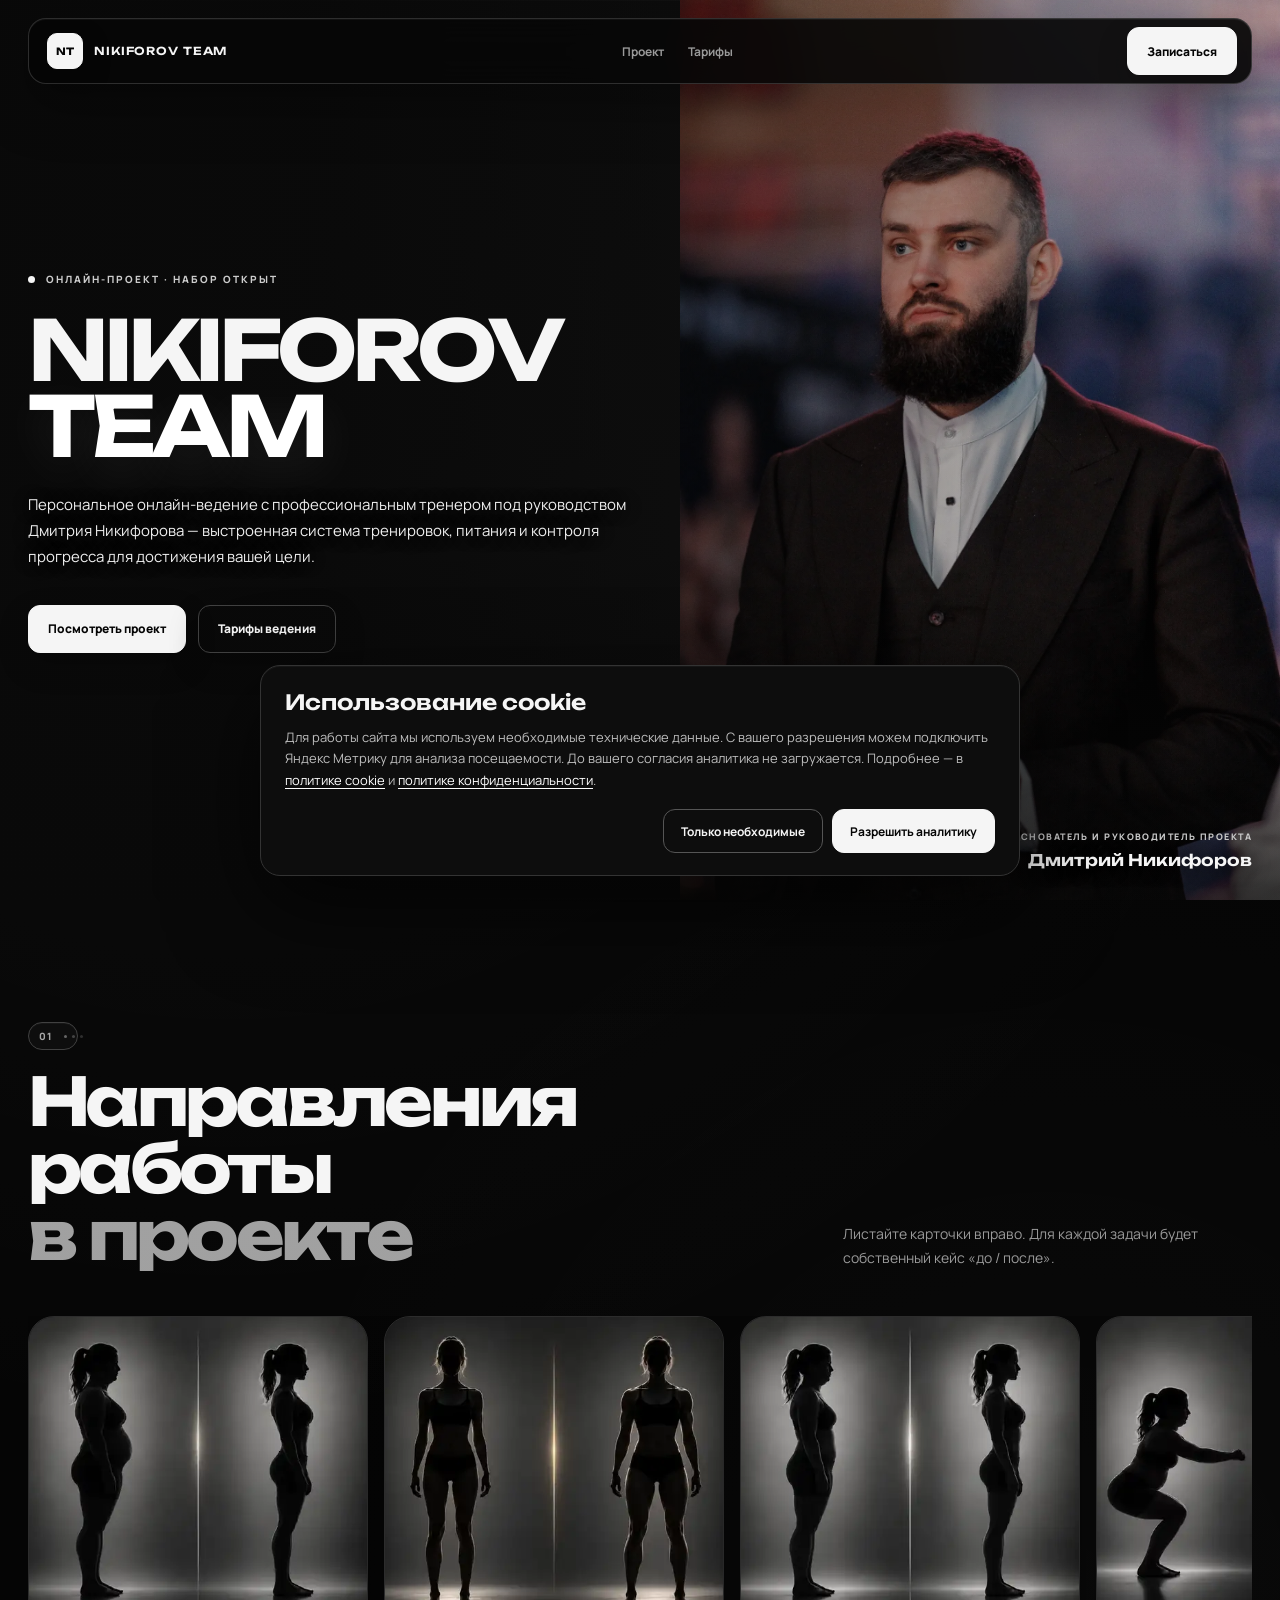
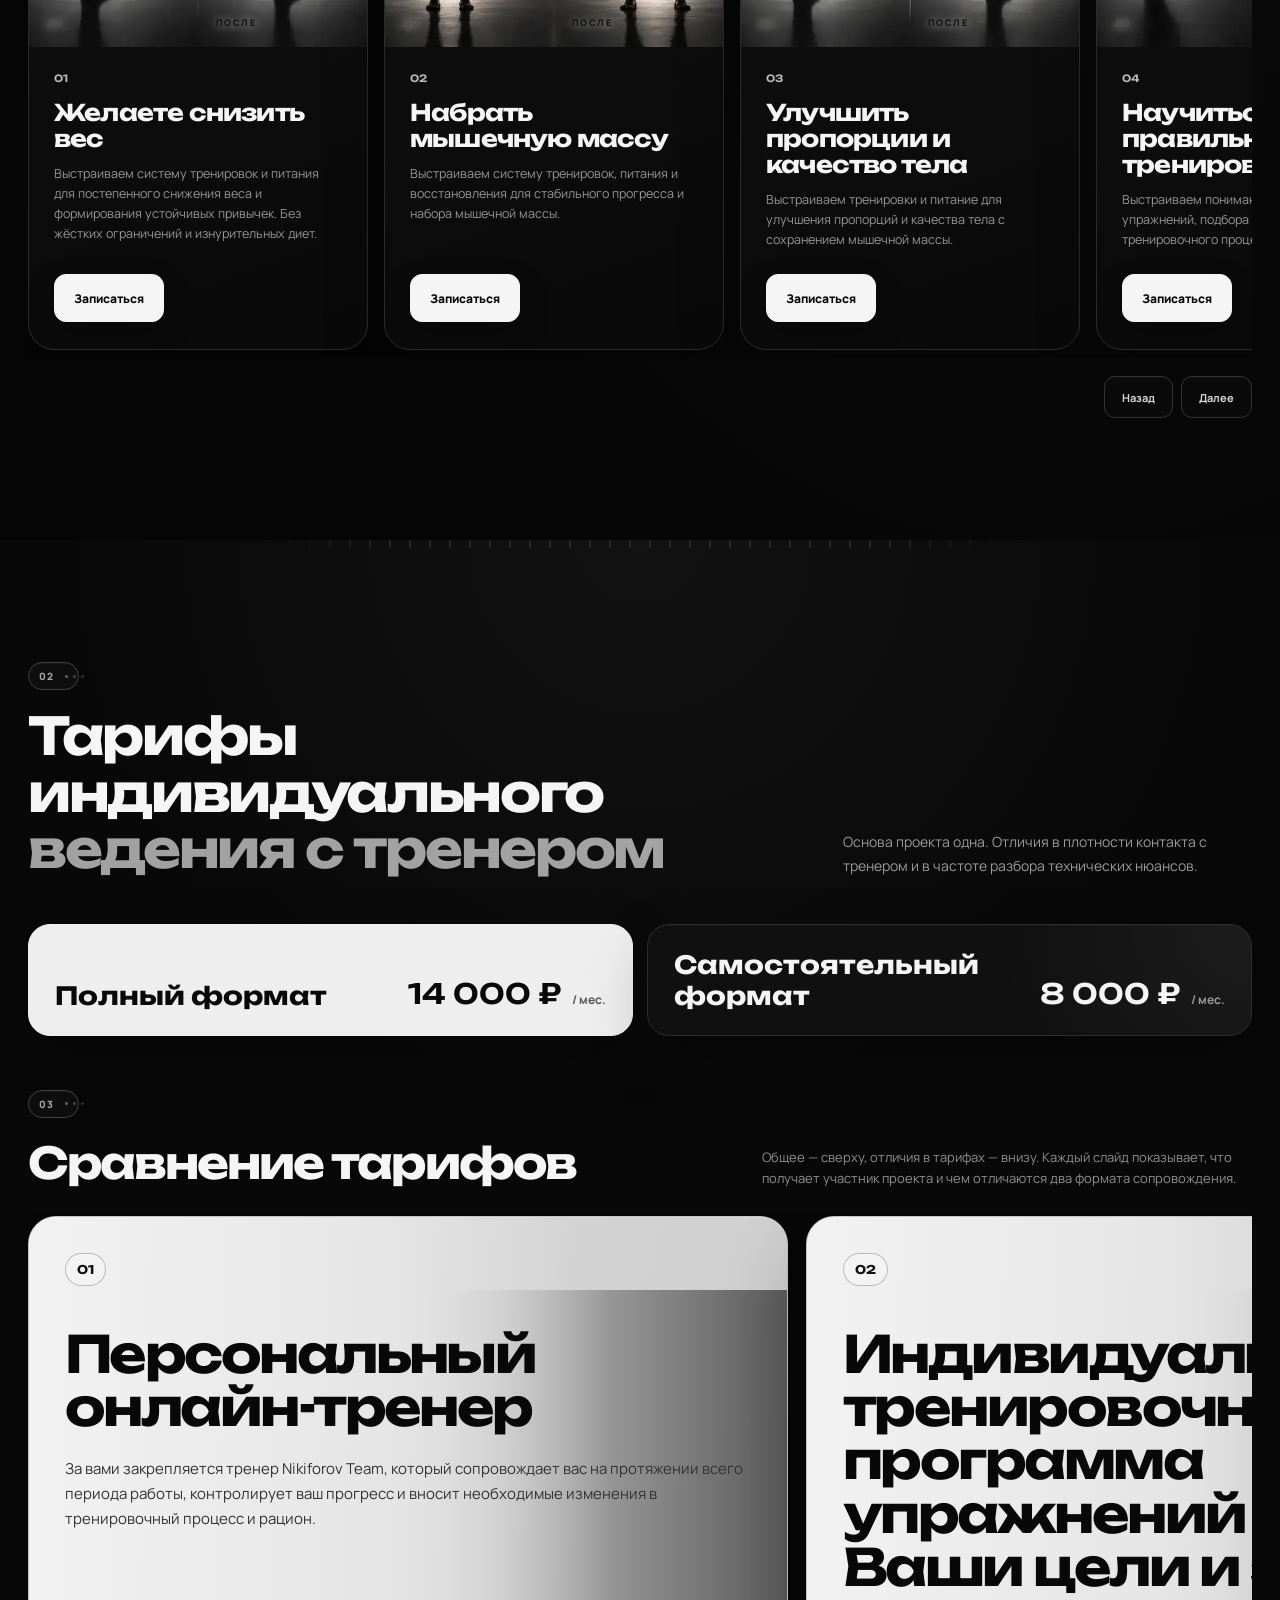
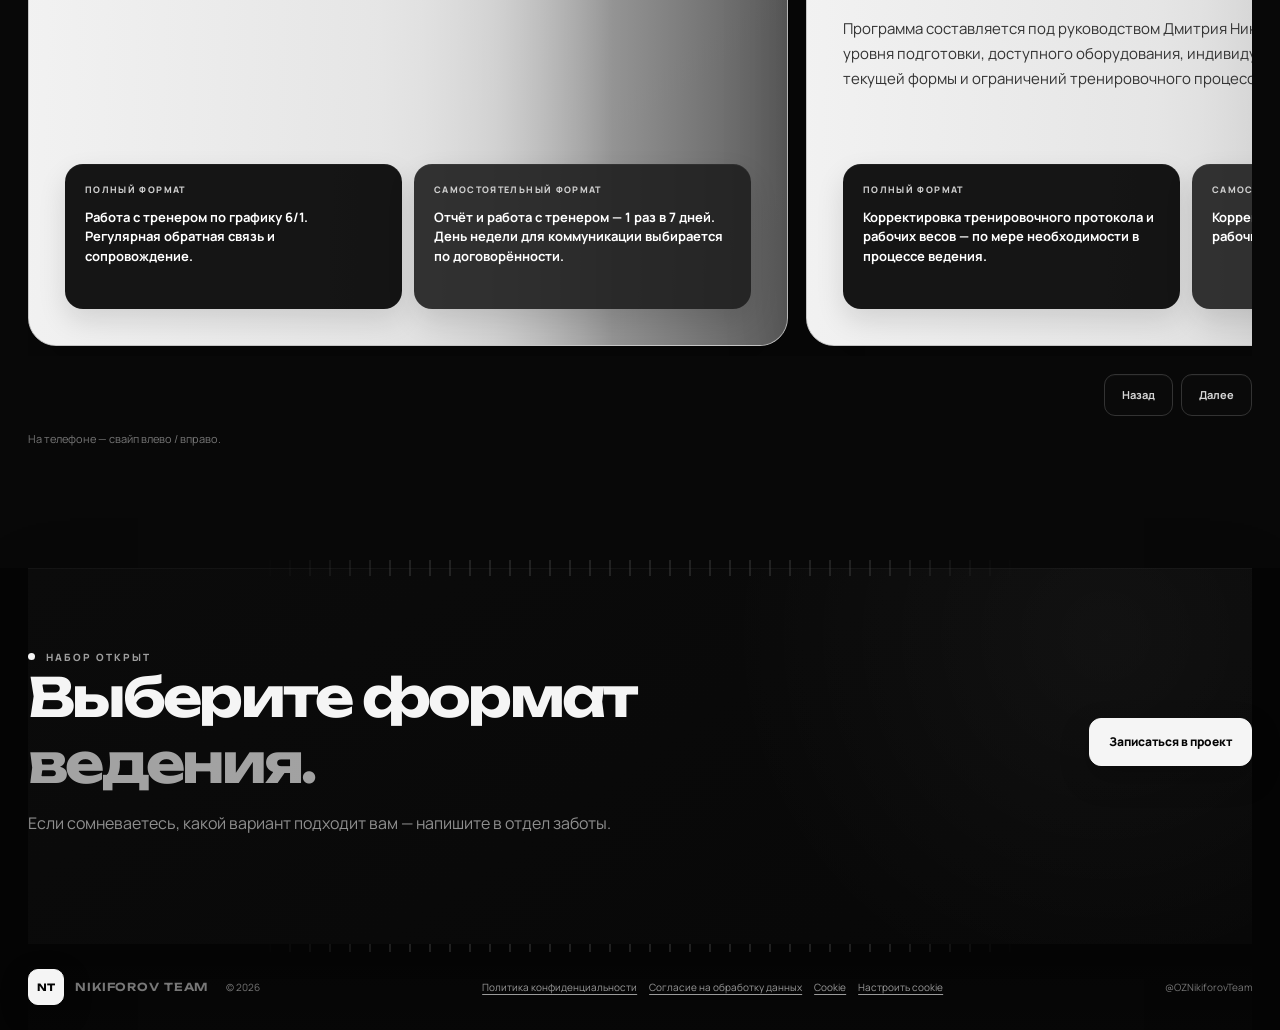
==== commit 8527c4aa: "Update goal cards with final female silhouette designs" ====
--- a/index.html
+++ b/index.html
@@ -207,13 +207,13 @@
 <script defer src="./cookie-consent.js"></script>
 <script>
 const goalImages = [
-  ['weight-loss.png', 'Силуэт снижения веса'],
-  ['muscle-gain.png', 'Силуэт набора мышечной массы'],
-  ['body-proportions.png', 'Силуэт улучшения пропорций тела'],
-  ['training-technique.png', 'Силуэт тренировки с правильной техникой'],
-  ['nutrition.png', 'Силуэт осознанного питания'],
-  ['progress.png', 'Последовательный прогресс в тренировках'],
-  ['stage-preparation.png', 'Силуэт подготовки к сцене']
+  ['weight-loss.webp', 'Силуэт снижения веса'],
+  ['muscle-gain.webp', 'Силуэт набора мышечной массы'],
+  ['body-proportions.webp', 'Силуэт улучшения пропорций тела'],
+  ['training-technique.webp', 'Силуэт тренировки с правильной техникой'],
+  ['nutrition.webp', 'Силуэт осознанного питания'],
+  ['progress.webp', 'Последовательный прогресс в тренировках'],
+  ['stage-preparation.webp', 'Силуэт подготовки к сцене']
 ];
 document.querySelectorAll('.goal-media').forEach((media, index) => {
   const [file, alt] = goalImages[index];
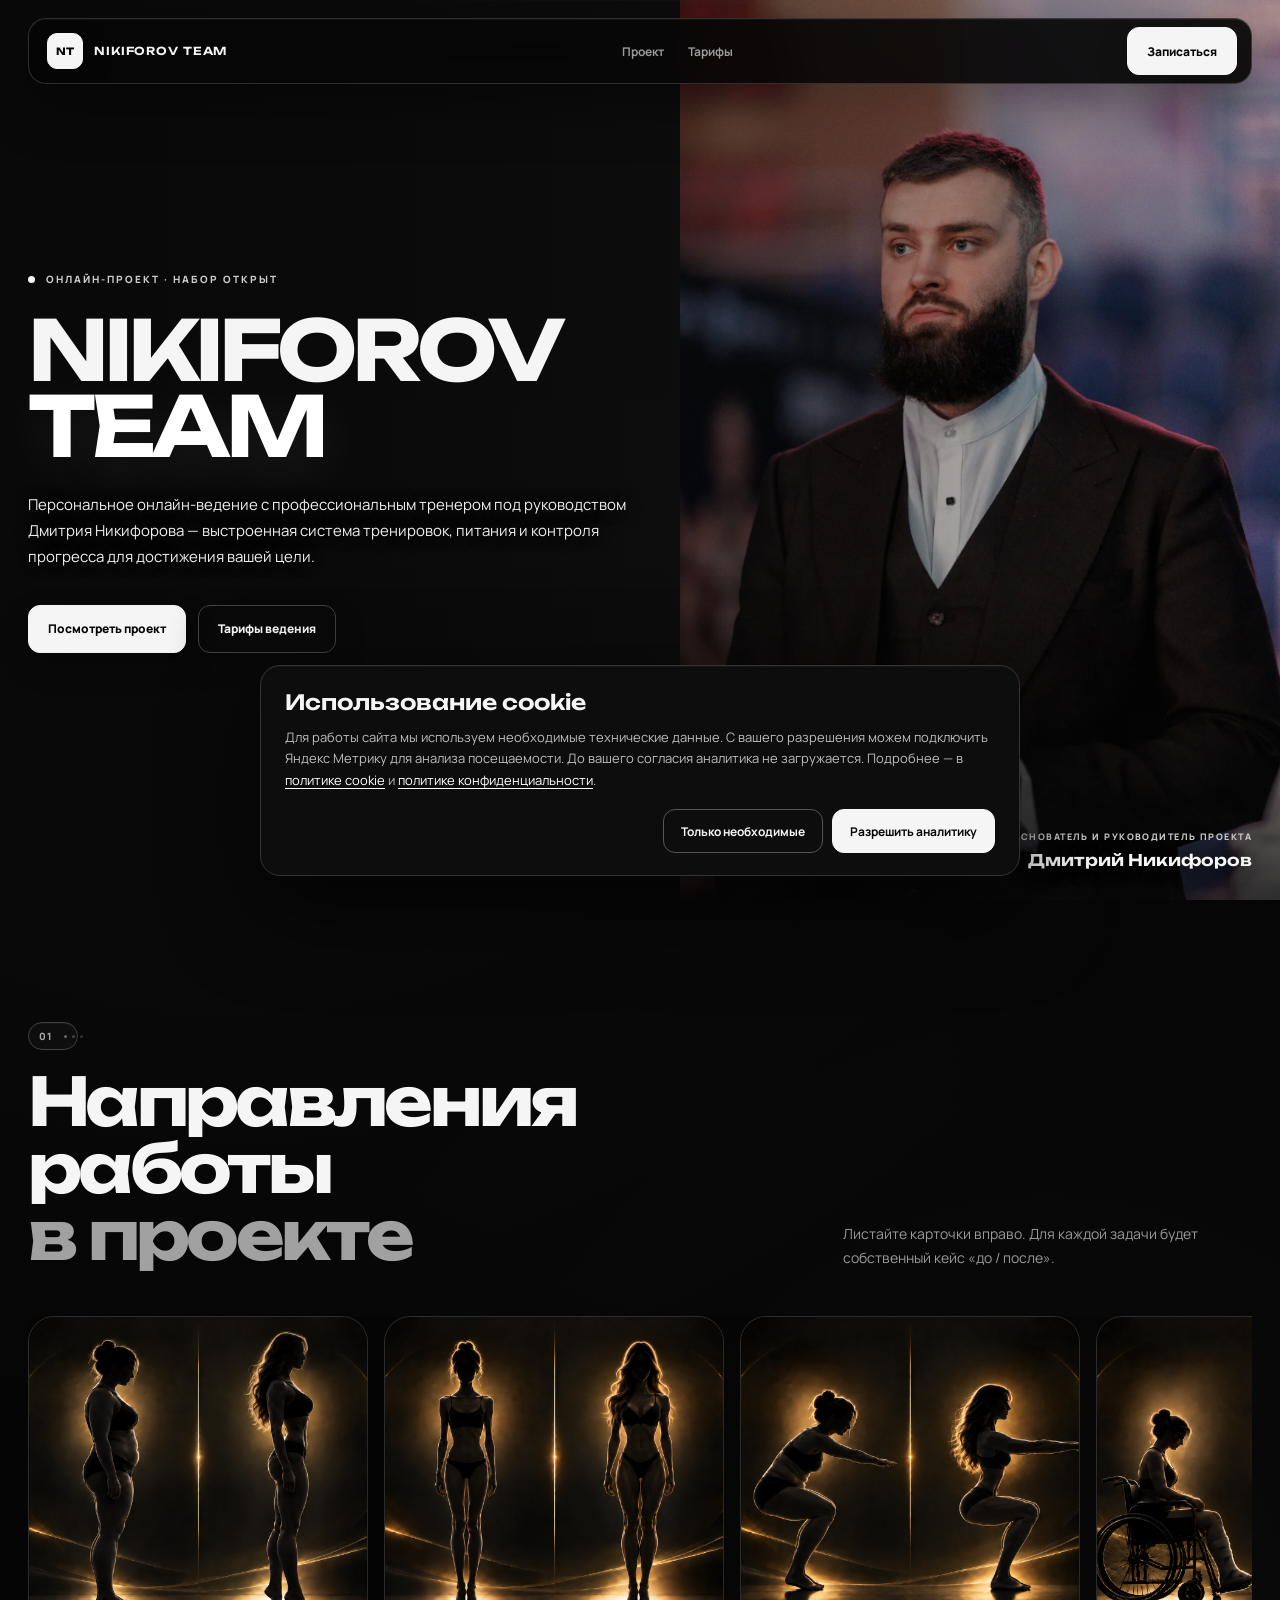
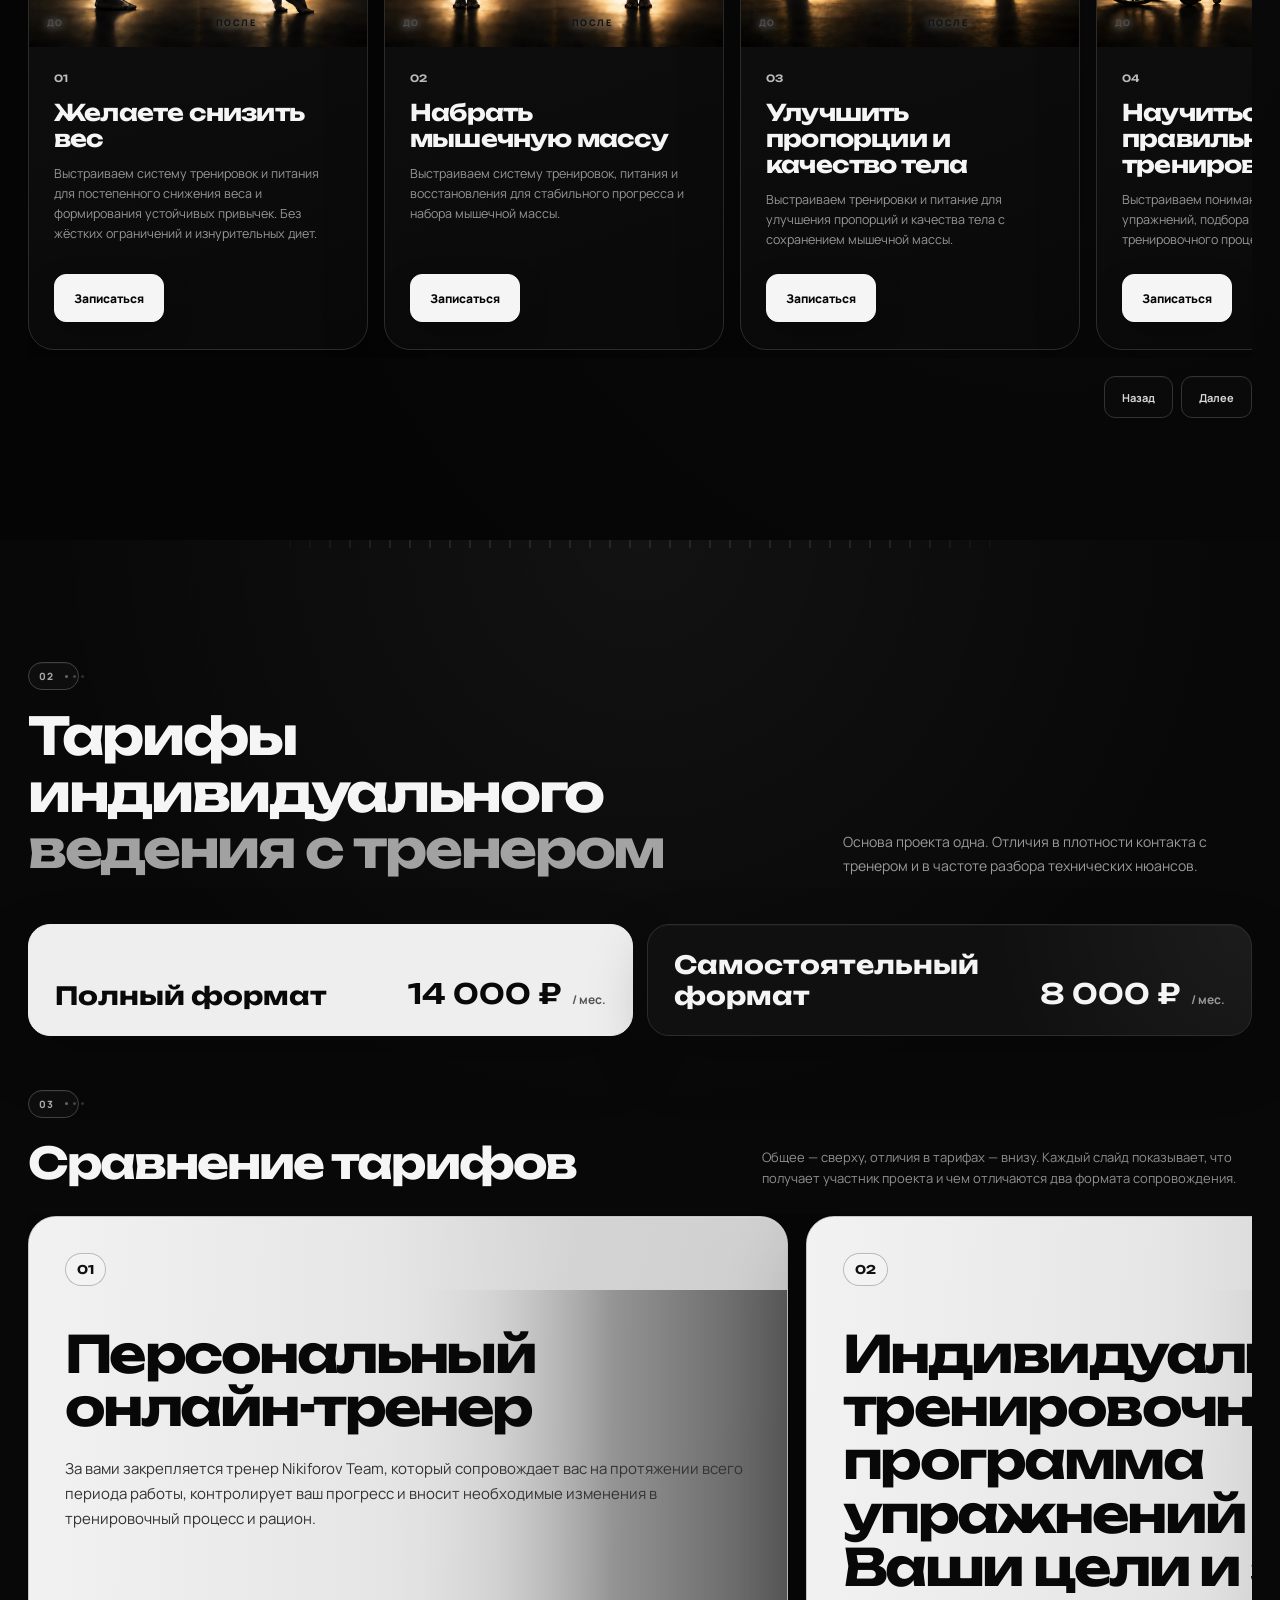
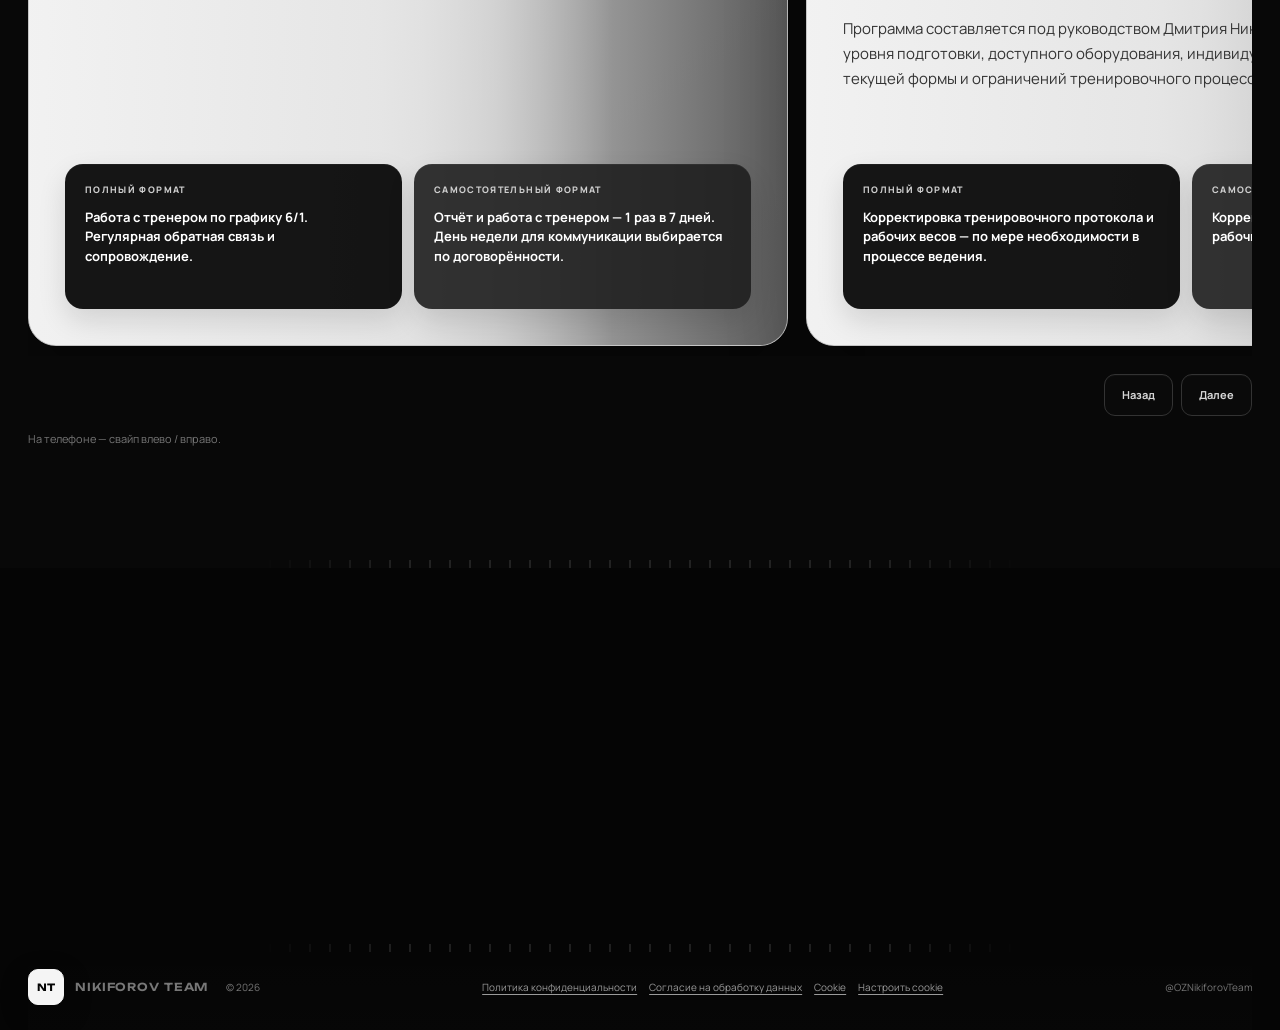
==== commit 5da96c3f: "Update goal cards with final approved images" ====
--- a/index.html
+++ b/index.html
@@ -207,13 +207,13 @@
 <script defer src="./cookie-consent.js"></script>
 <script>
 const goalImages = [
-  ['weight-loss.webp', 'Силуэт снижения веса'],
-  ['muscle-gain.webp', 'Силуэт набора мышечной массы'],
-  ['body-proportions.webp', 'Силуэт улучшения пропорций тела'],
-  ['training-technique.webp', 'Силуэт тренировки с правильной техникой'],
-  ['nutrition.webp', 'Силуэт осознанного питания'],
-  ['progress.webp', 'Последовательный прогресс в тренировках'],
-  ['stage-preparation.webp', 'Силуэт подготовки к сцене']
+  ['weight-loss.png', 'Силуэт снижения веса'],
+  ['muscle-gain.png', 'Силуэт набора мышечной массы'],
+  ['body-proportions.png', 'Силуэт улучшения пропорций тела'],
+  ['training-technique.png', 'Силуэт тренировки с правильной техникой'],
+  ['nutrition.png', 'Силуэт осознанного питания'],
+  ['progress.png', 'Последовательный прогресс в тренировках'],
+  ['stage-preparation.png', 'Силуэт подготовки к сцене']
 ];
 document.querySelectorAll('.goal-media').forEach((media, index) => {
   const [file, alt] = goalImages[index];
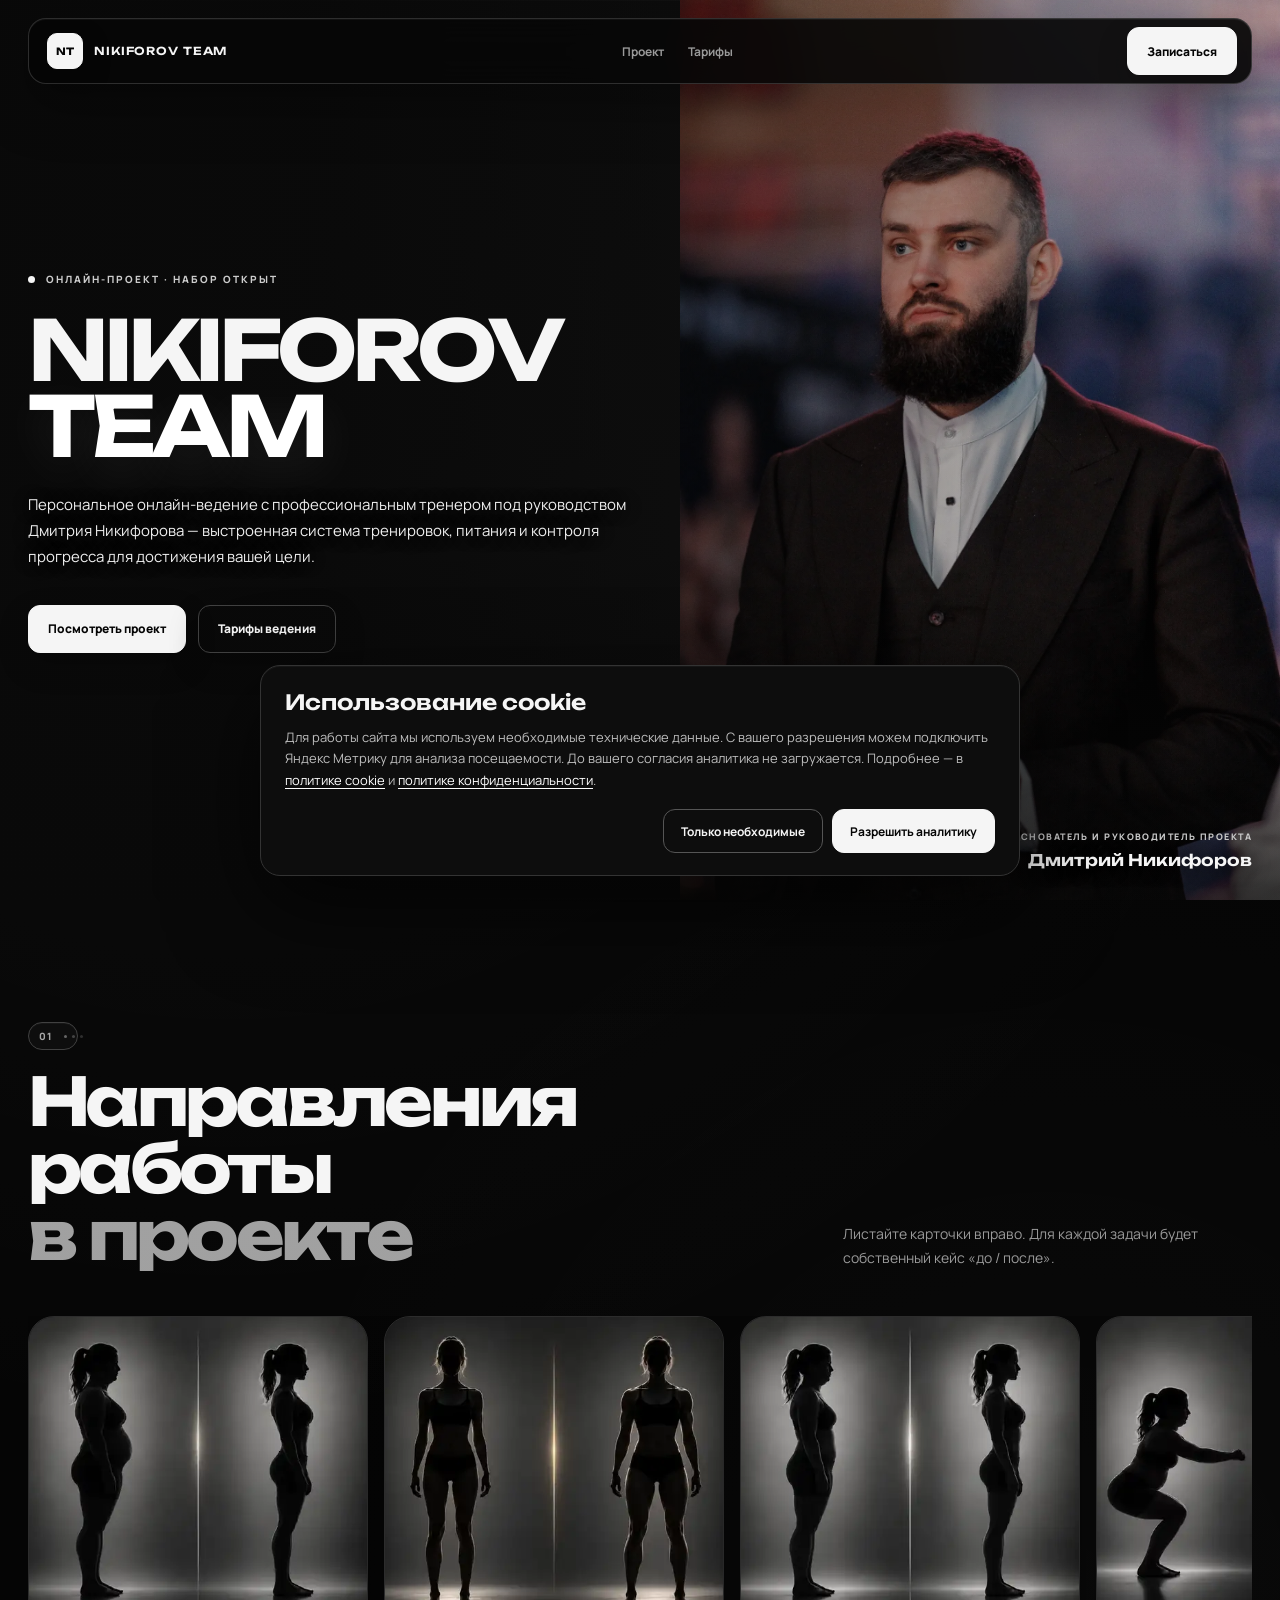
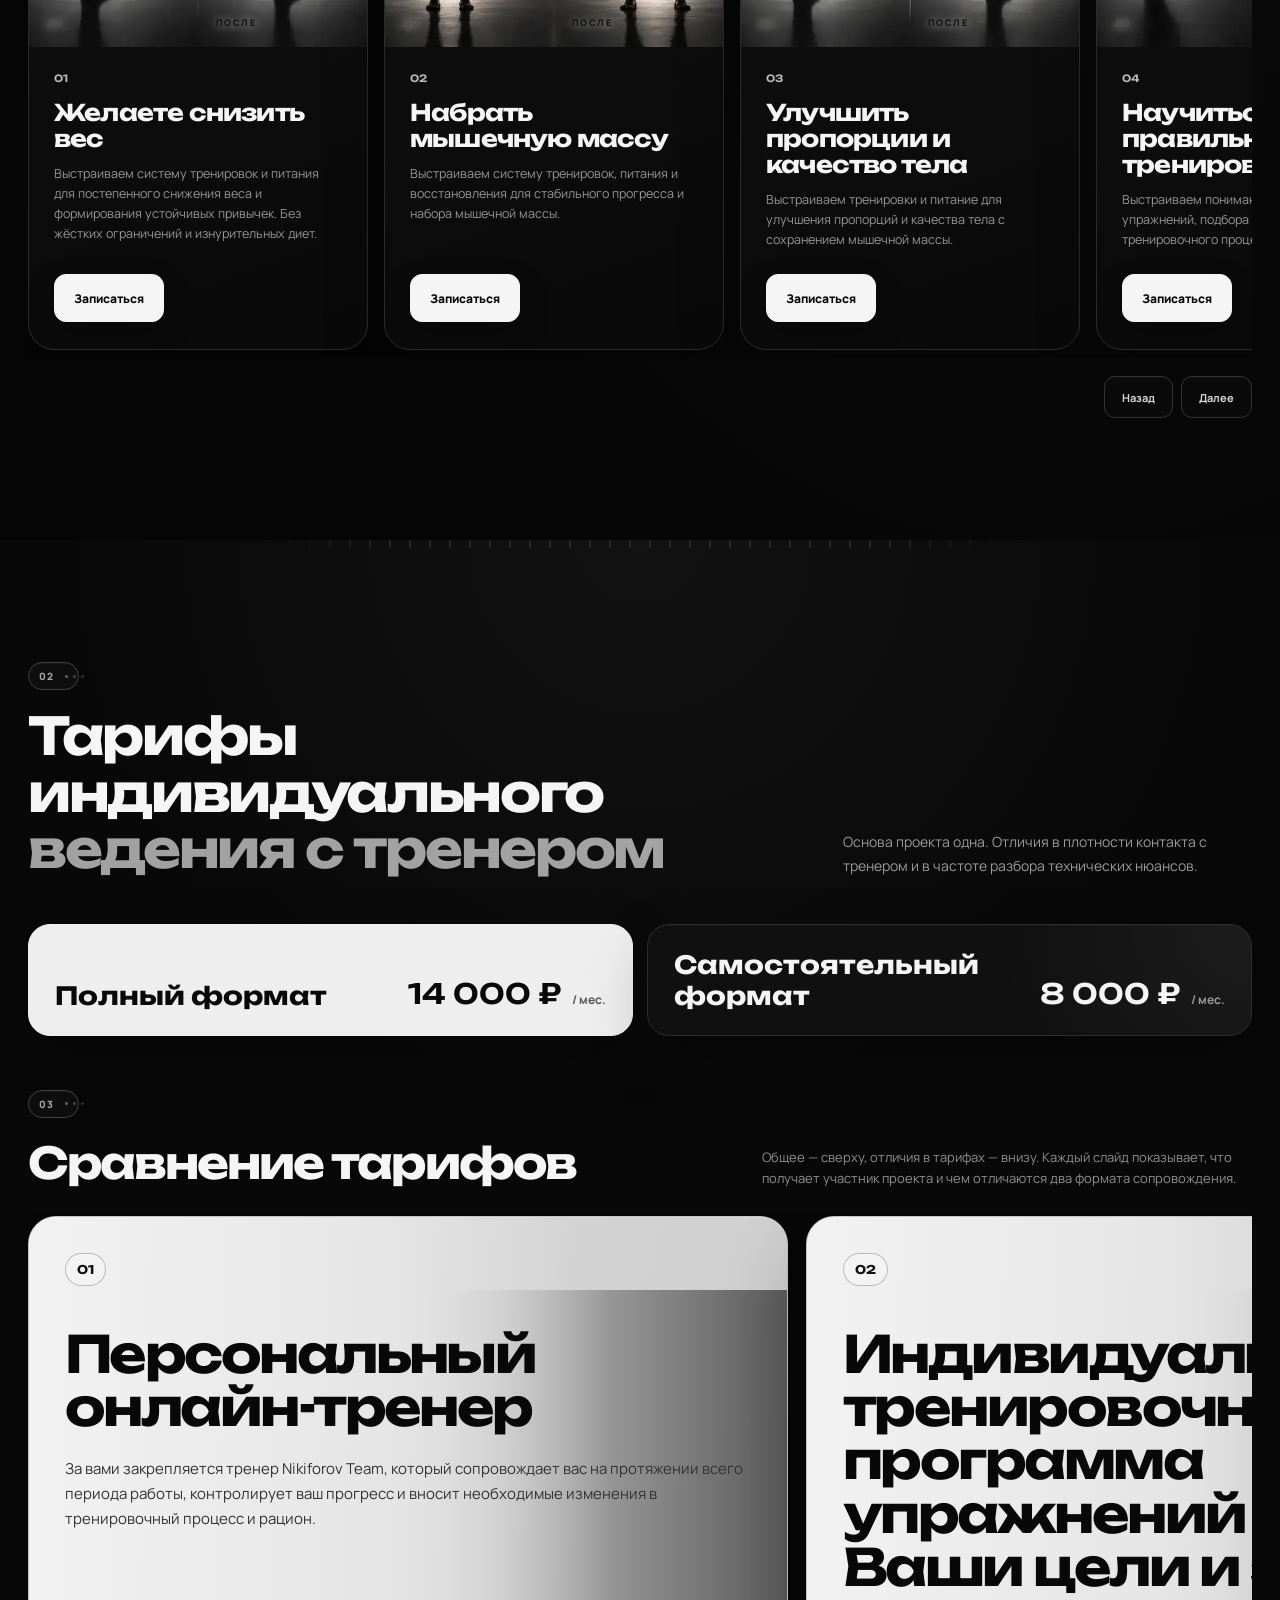
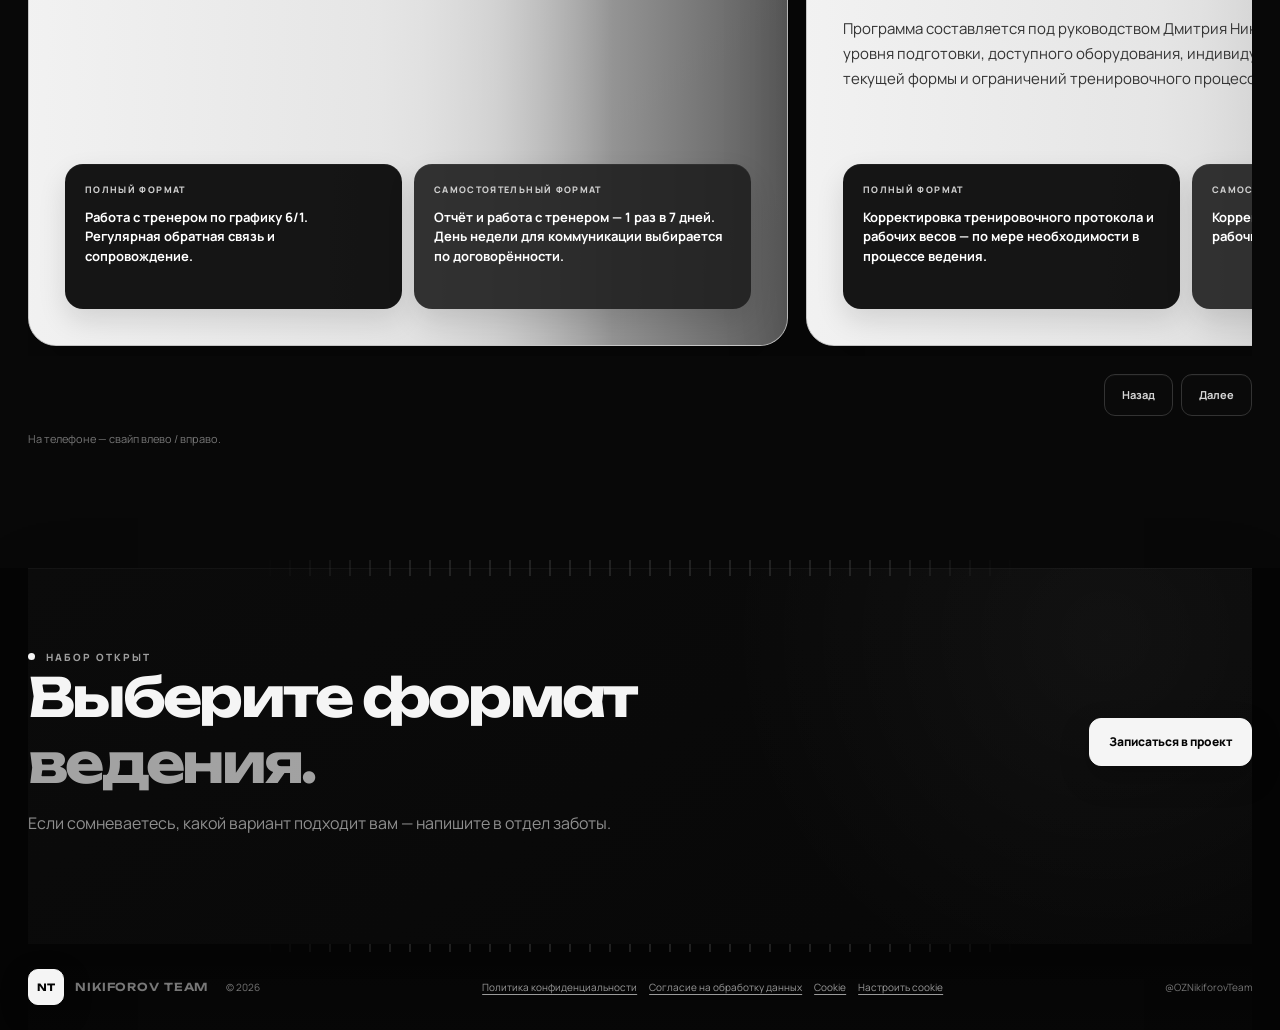
==== commit 5780638e: "Revert "Update goal cards with final approved images"" ====
--- a/index.html
+++ b/index.html
@@ -207,13 +207,13 @@
 <script defer src="./cookie-consent.js"></script>
 <script>
 const goalImages = [
-  ['weight-loss.png', 'Силуэт снижения веса'],
-  ['muscle-gain.png', 'Силуэт набора мышечной массы'],
-  ['body-proportions.png', 'Силуэт улучшения пропорций тела'],
-  ['training-technique.png', 'Силуэт тренировки с правильной техникой'],
-  ['nutrition.png', 'Силуэт осознанного питания'],
-  ['progress.png', 'Последовательный прогресс в тренировках'],
-  ['stage-preparation.png', 'Силуэт подготовки к сцене']
+  ['weight-loss.webp', 'Силуэт снижения веса'],
+  ['muscle-gain.webp', 'Силуэт набора мышечной массы'],
+  ['body-proportions.webp', 'Силуэт улучшения пропорций тела'],
+  ['training-technique.webp', 'Силуэт тренировки с правильной техникой'],
+  ['nutrition.webp', 'Силуэт осознанного питания'],
+  ['progress.webp', 'Последовательный прогресс в тренировках'],
+  ['stage-preparation.webp', 'Силуэт подготовки к сцене']
 ];
 document.querySelectorAll('.goal-media').forEach((media, index) => {
   const [file, alt] = goalImages[index];
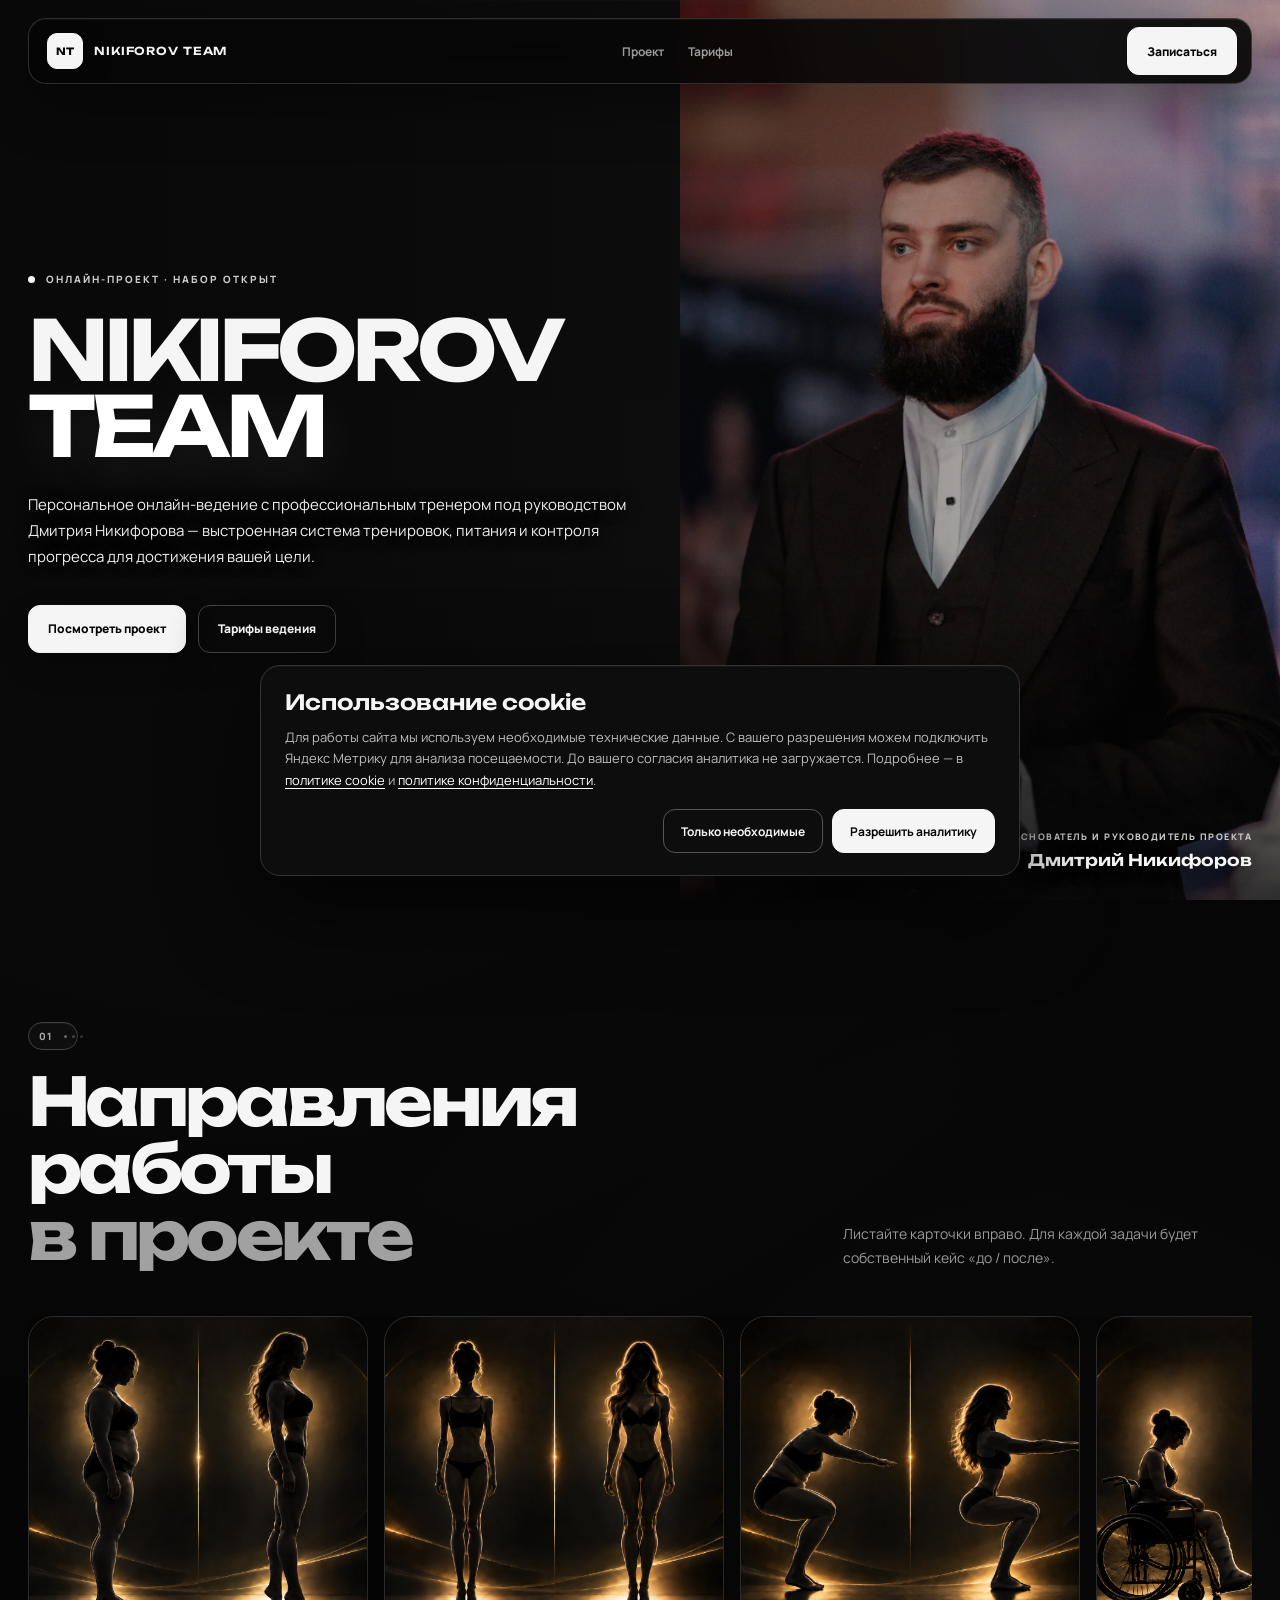
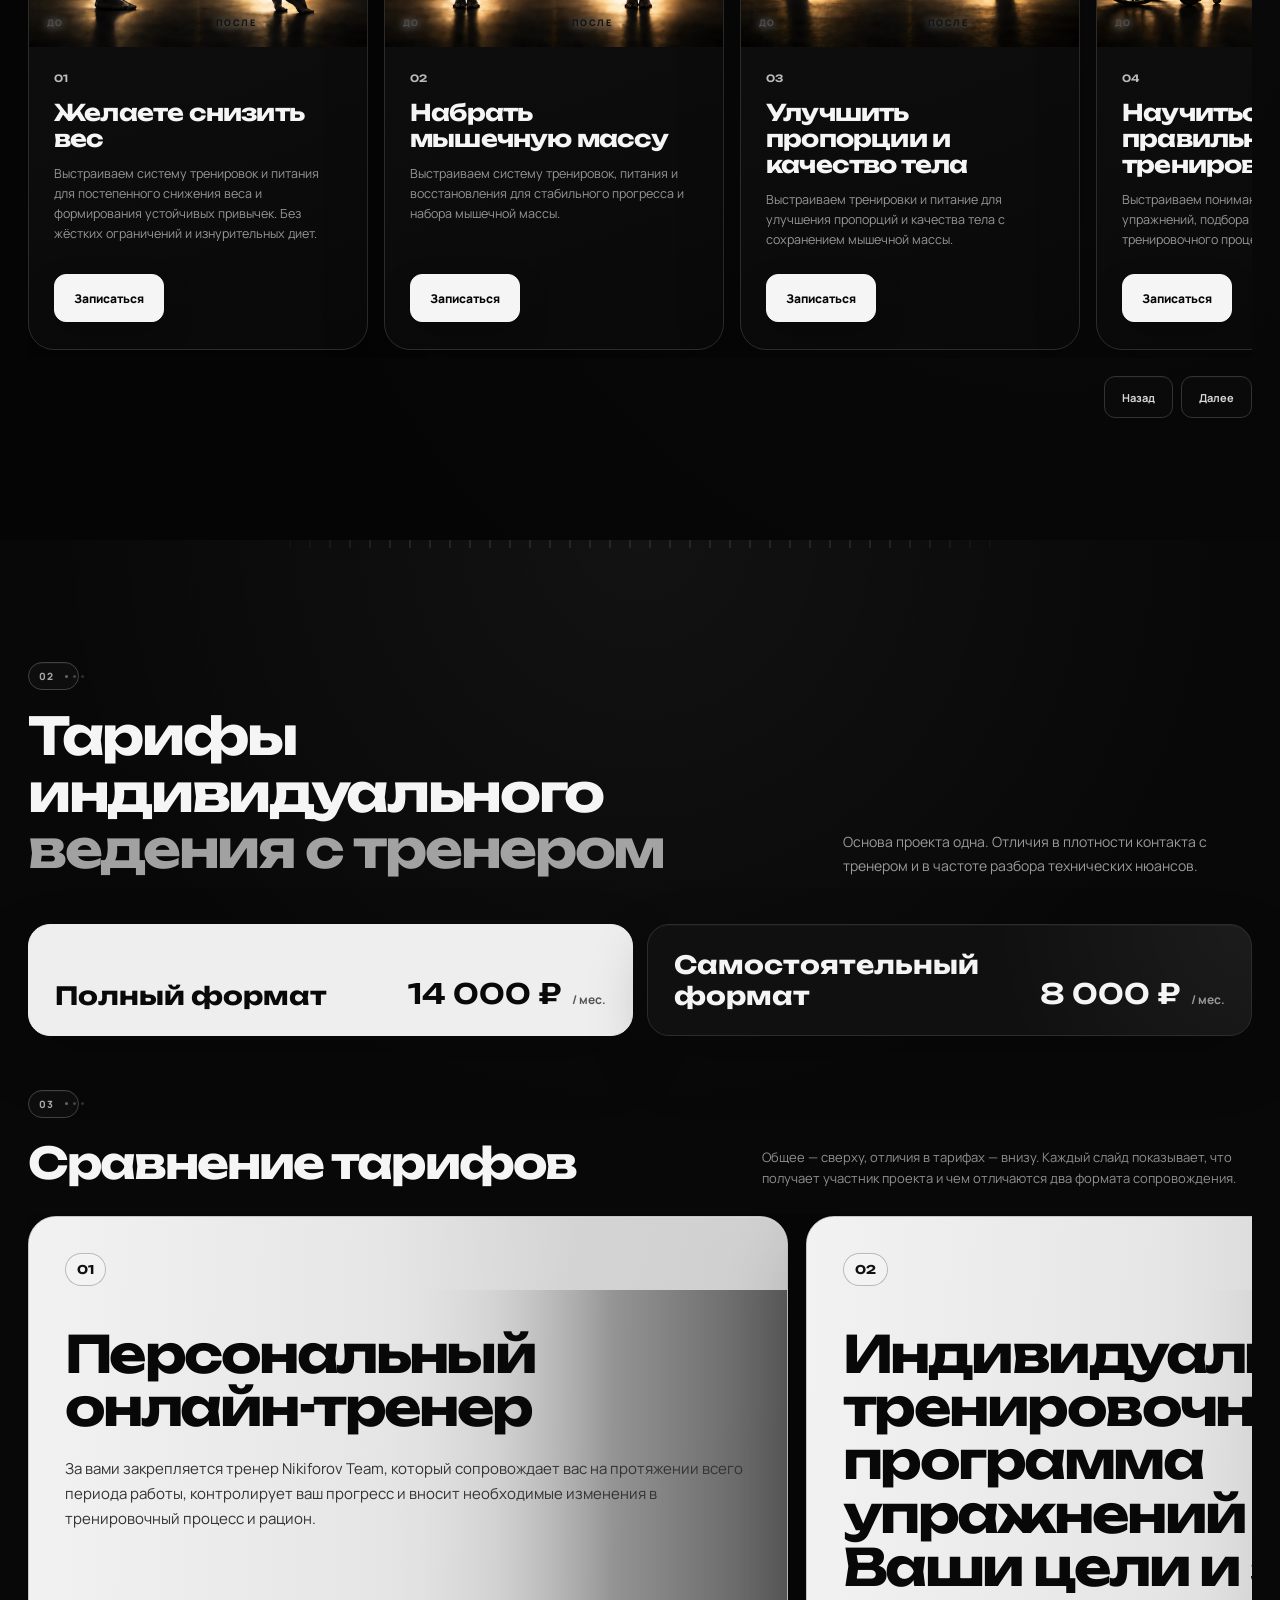
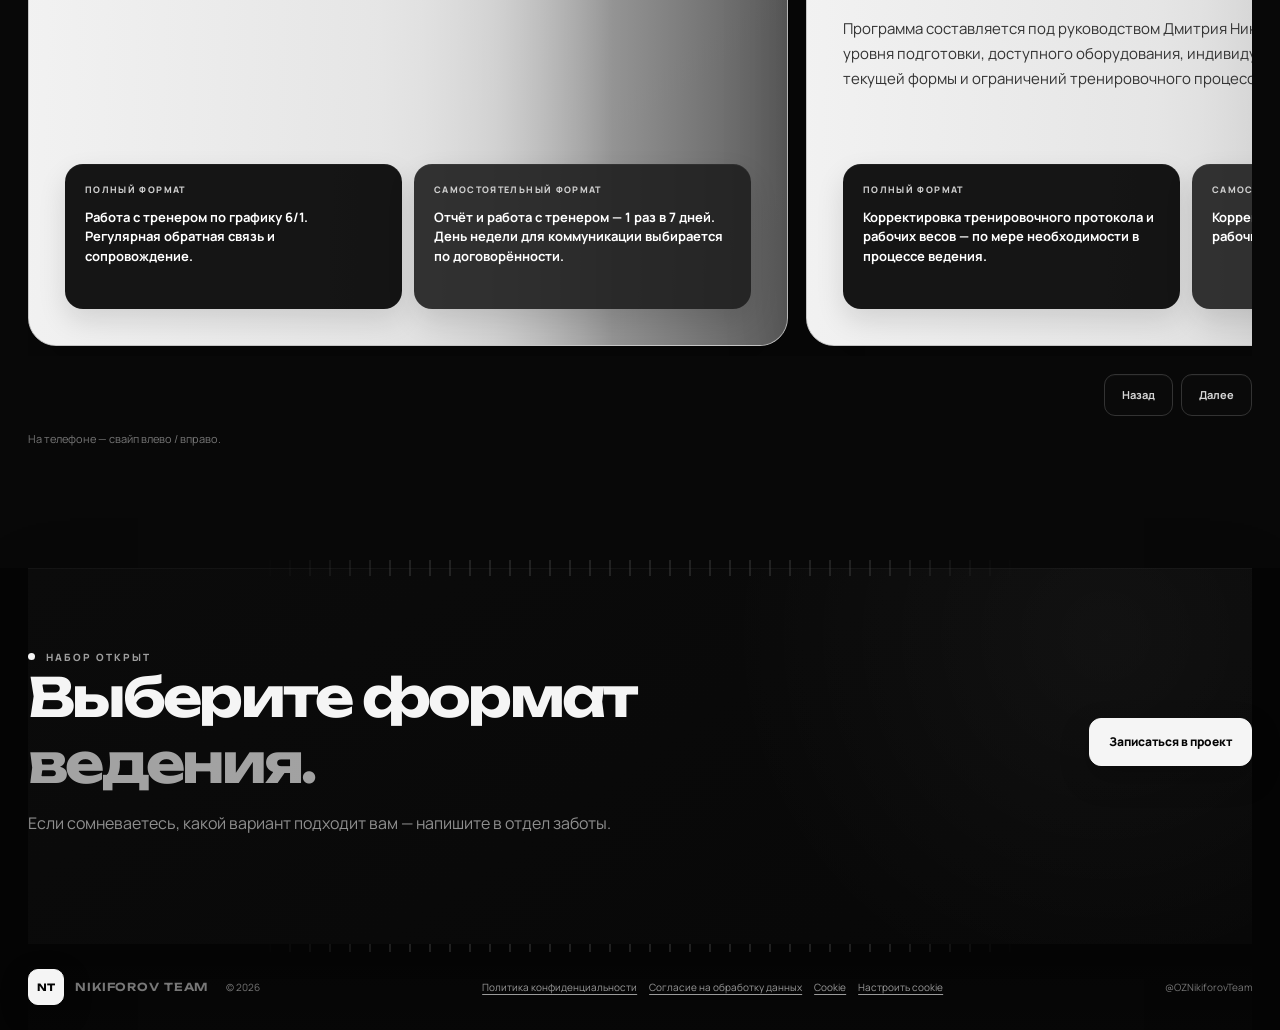
==== commit 399dced6: "Reapply final approved goal card images" ====
--- a/index.html
+++ b/index.html
@@ -207,13 +207,13 @@
 <script defer src="./cookie-consent.js"></script>
 <script>
 const goalImages = [
-  ['weight-loss.webp', 'Силуэт снижения веса'],
-  ['muscle-gain.webp', 'Силуэт набора мышечной массы'],
-  ['body-proportions.webp', 'Силуэт улучшения пропорций тела'],
-  ['training-technique.webp', 'Силуэт тренировки с правильной техникой'],
-  ['nutrition.webp', 'Силуэт осознанного питания'],
-  ['progress.webp', 'Последовательный прогресс в тренировках'],
-  ['stage-preparation.webp', 'Силуэт подготовки к сцене']
+  ['weight-loss.png', 'Силуэт снижения веса'],
+  ['muscle-gain.png', 'Силуэт набора мышечной массы'],
+  ['body-proportions.png', 'Силуэт улучшения пропорций тела'],
+  ['training-technique.png', 'Силуэт тренировки с правильной техникой'],
+  ['nutrition.png', 'Силуэт осознанного питания'],
+  ['progress.png', 'Последовательный прогресс в тренировках'],
+  ['stage-preparation.png', 'Силуэт подготовки к сцене']
 ];
 document.querySelectorAll('.goal-media').forEach((media, index) => {
   const [file, alt] = goalImages[index];
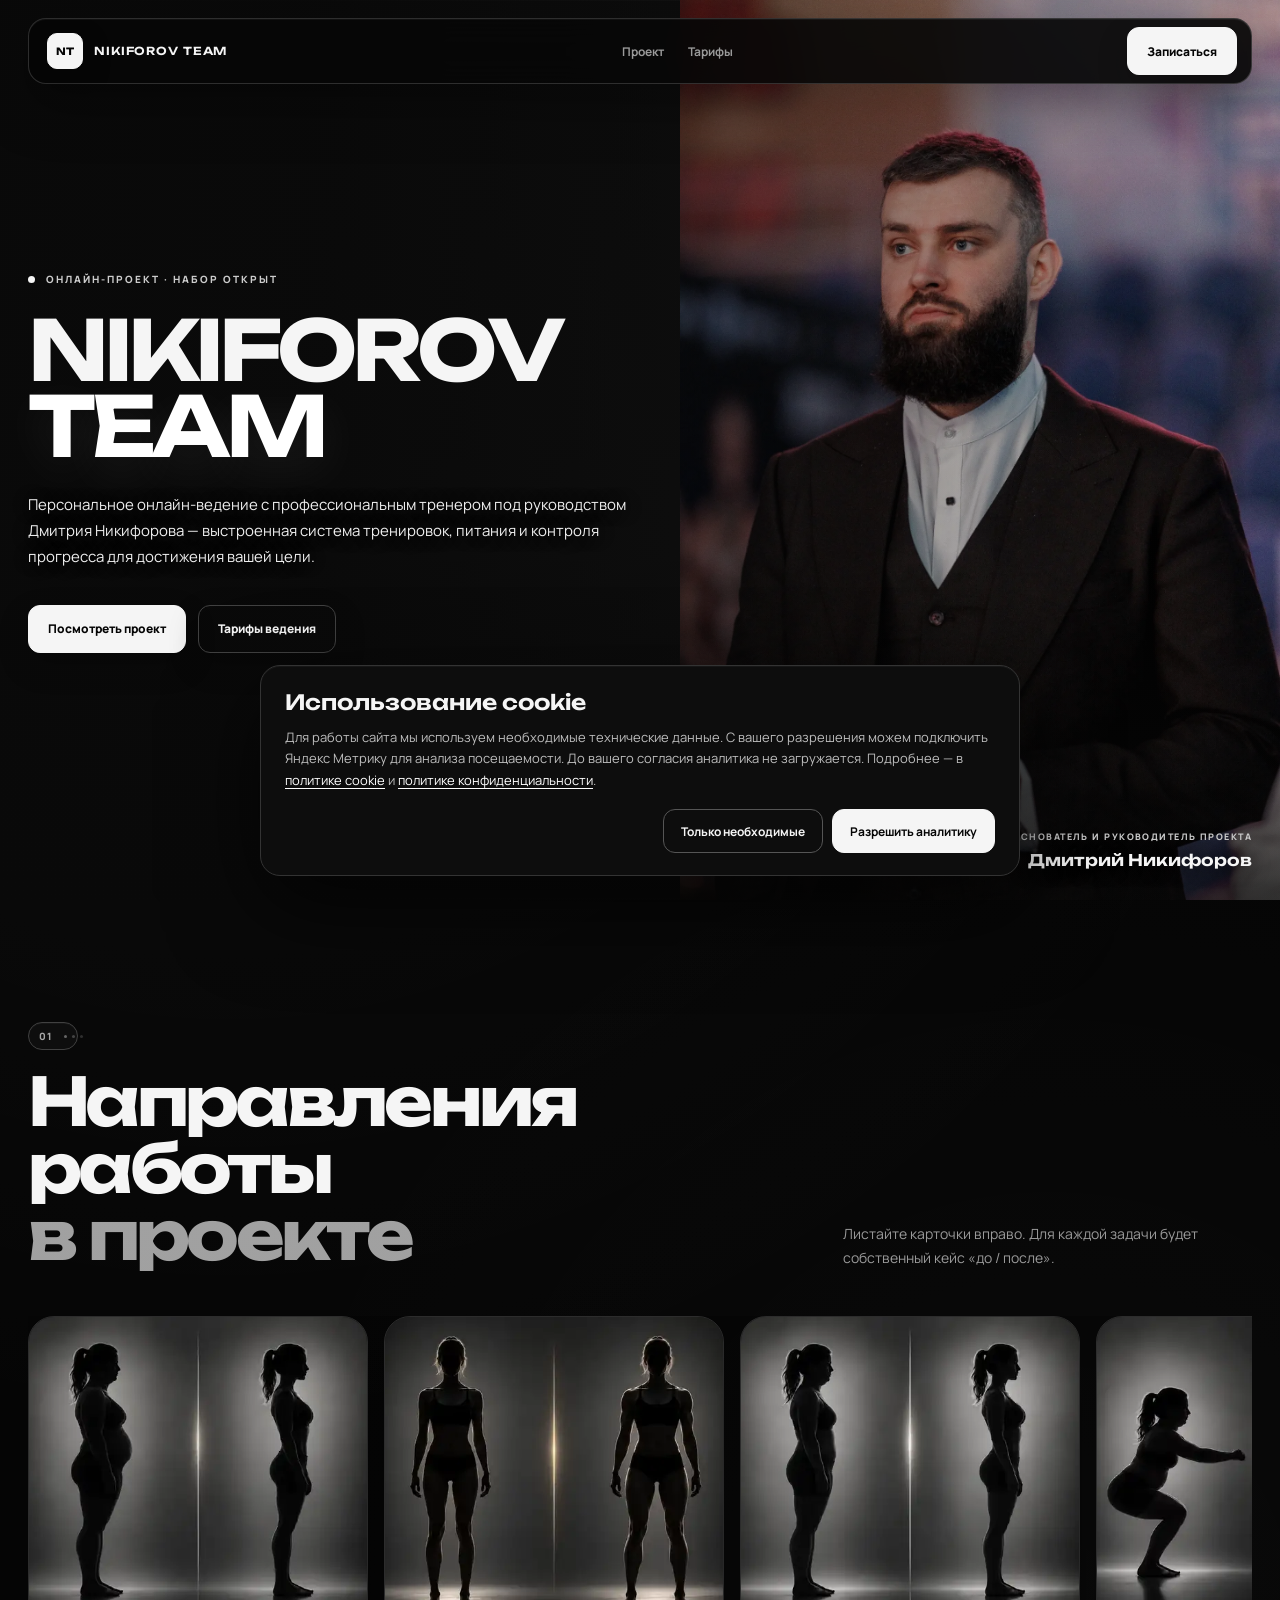
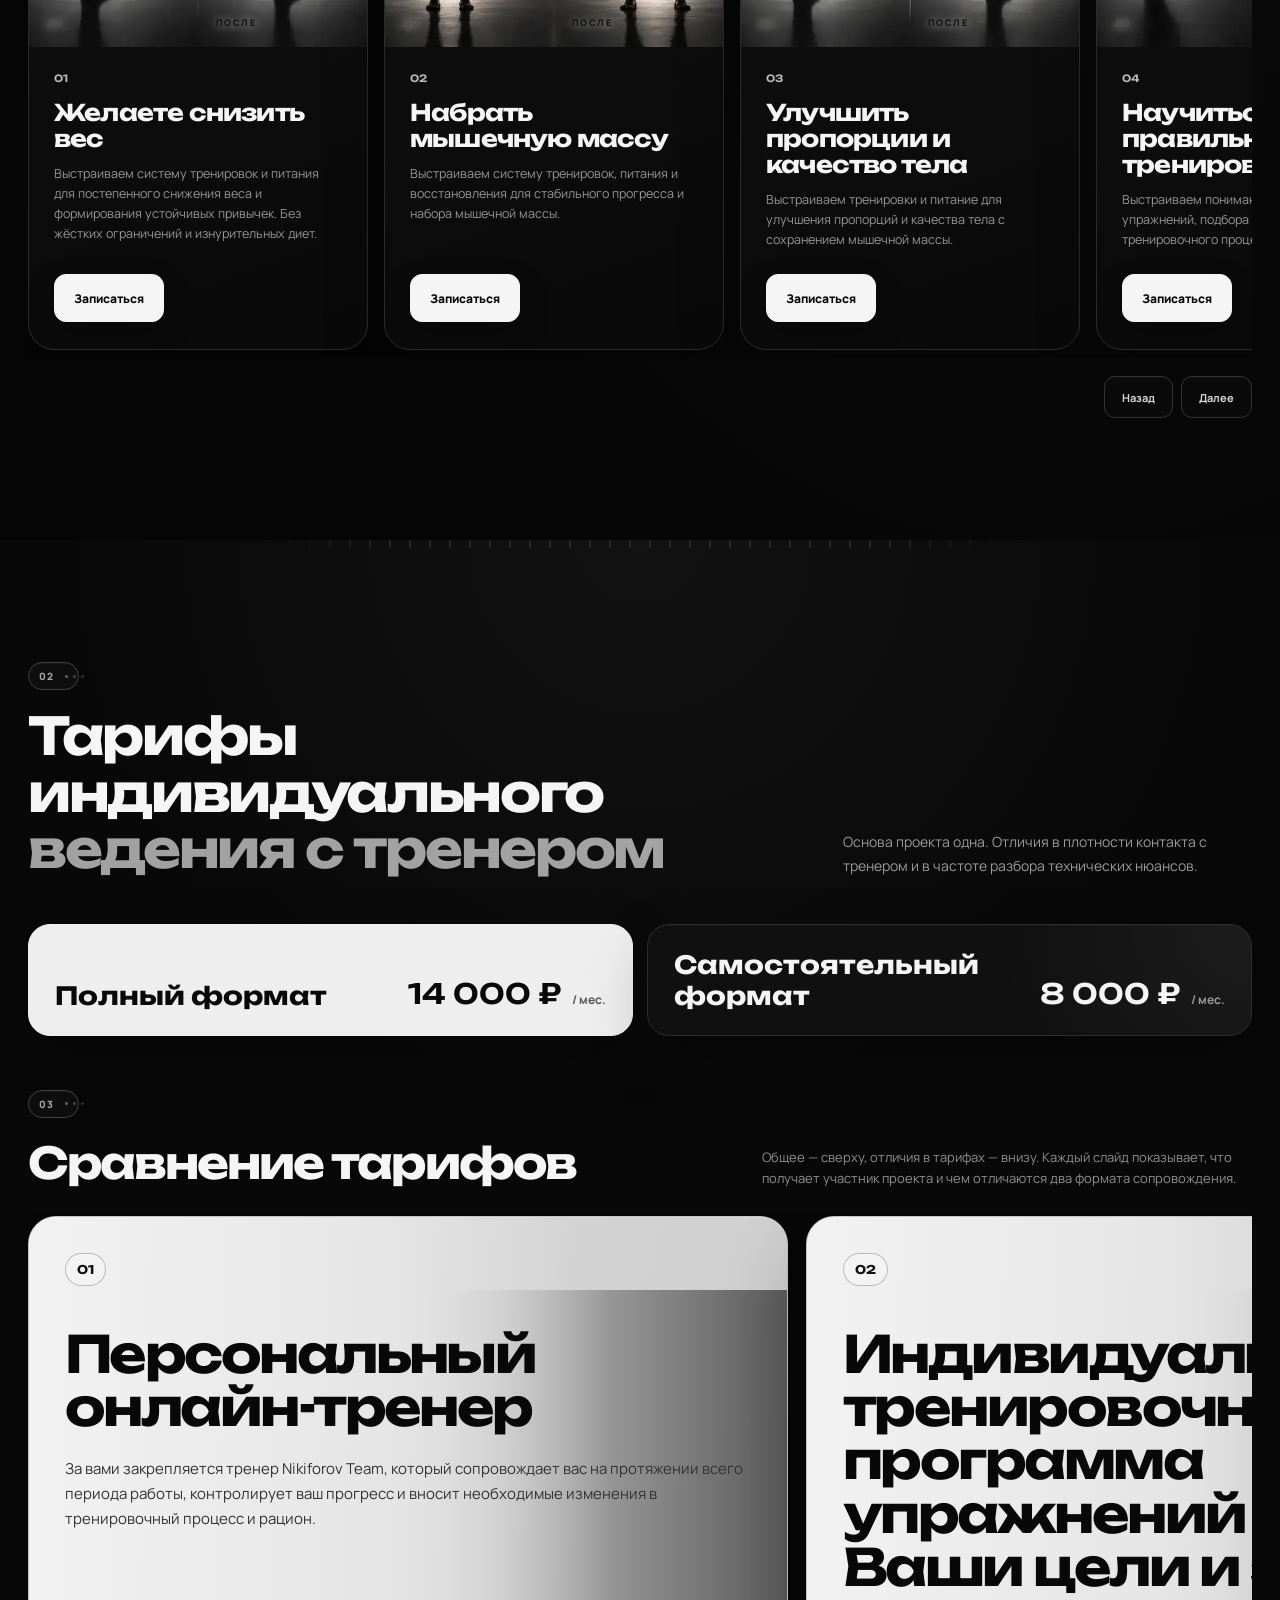
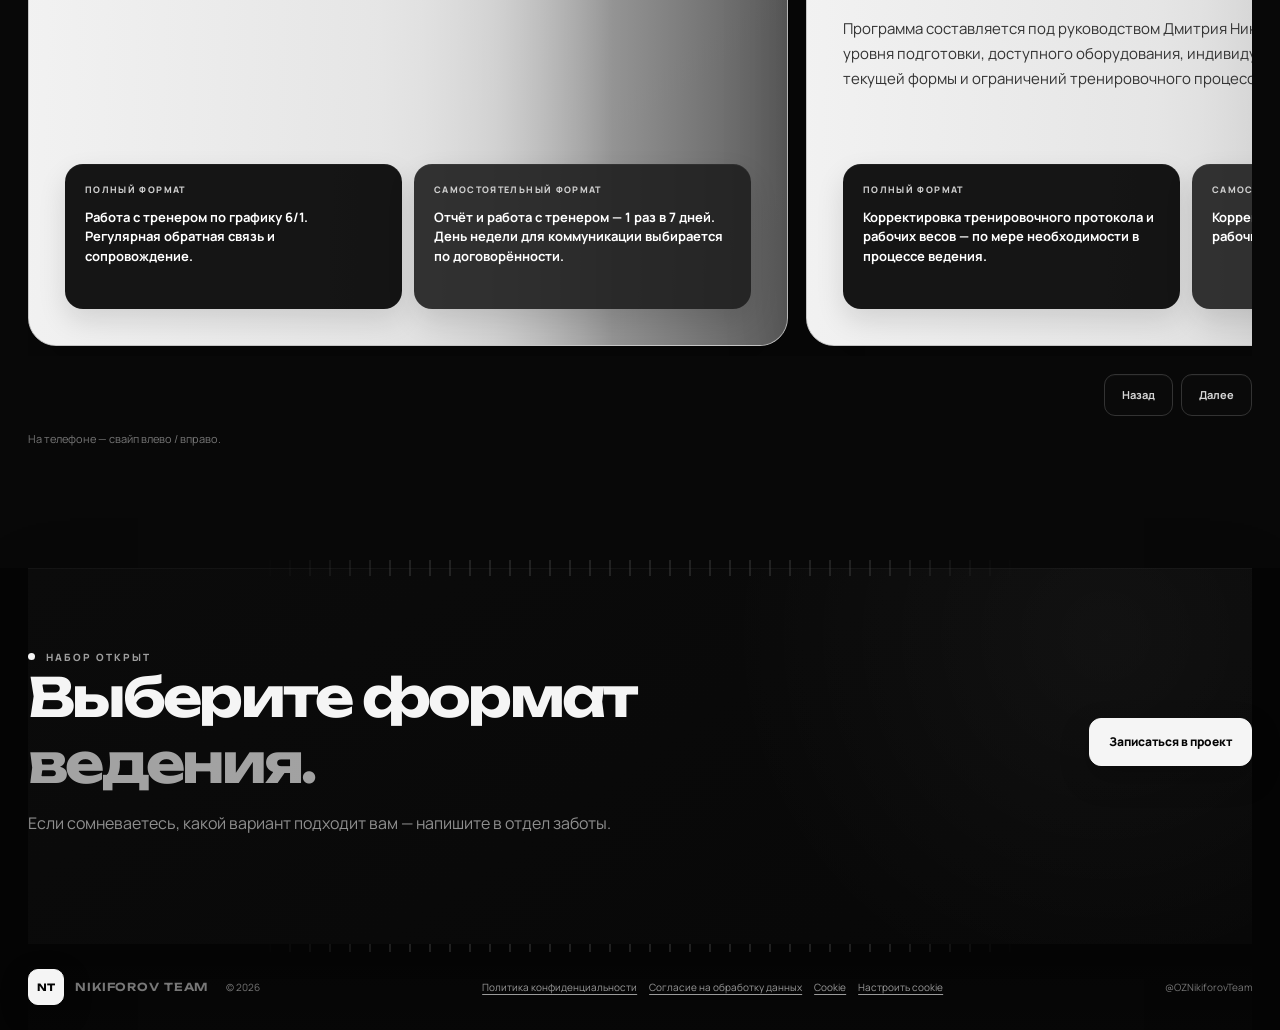
==== commit e6bc9b31: "Revert "Reapply final approved goal card images"" ====
--- a/index.html
+++ b/index.html
@@ -207,13 +207,13 @@
 <script defer src="./cookie-consent.js"></script>
 <script>
 const goalImages = [
-  ['weight-loss.png', 'Силуэт снижения веса'],
-  ['muscle-gain.png', 'Силуэт набора мышечной массы'],
-  ['body-proportions.png', 'Силуэт улучшения пропорций тела'],
-  ['training-technique.png', 'Силуэт тренировки с правильной техникой'],
-  ['nutrition.png', 'Силуэт осознанного питания'],
-  ['progress.png', 'Последовательный прогресс в тренировках'],
-  ['stage-preparation.png', 'Силуэт подготовки к сцене']
+  ['weight-loss.webp', 'Силуэт снижения веса'],
+  ['muscle-gain.webp', 'Силуэт набора мышечной массы'],
+  ['body-proportions.webp', 'Силуэт улучшения пропорций тела'],
+  ['training-technique.webp', 'Силуэт тренировки с правильной техникой'],
+  ['nutrition.webp', 'Силуэт осознанного питания'],
+  ['progress.webp', 'Последовательный прогресс в тренировках'],
+  ['stage-preparation.webp', 'Силуэт подготовки к сцене']
 ];
 document.querySelectorAll('.goal-media').forEach((media, index) => {
   const [file, alt] = goalImages[index];
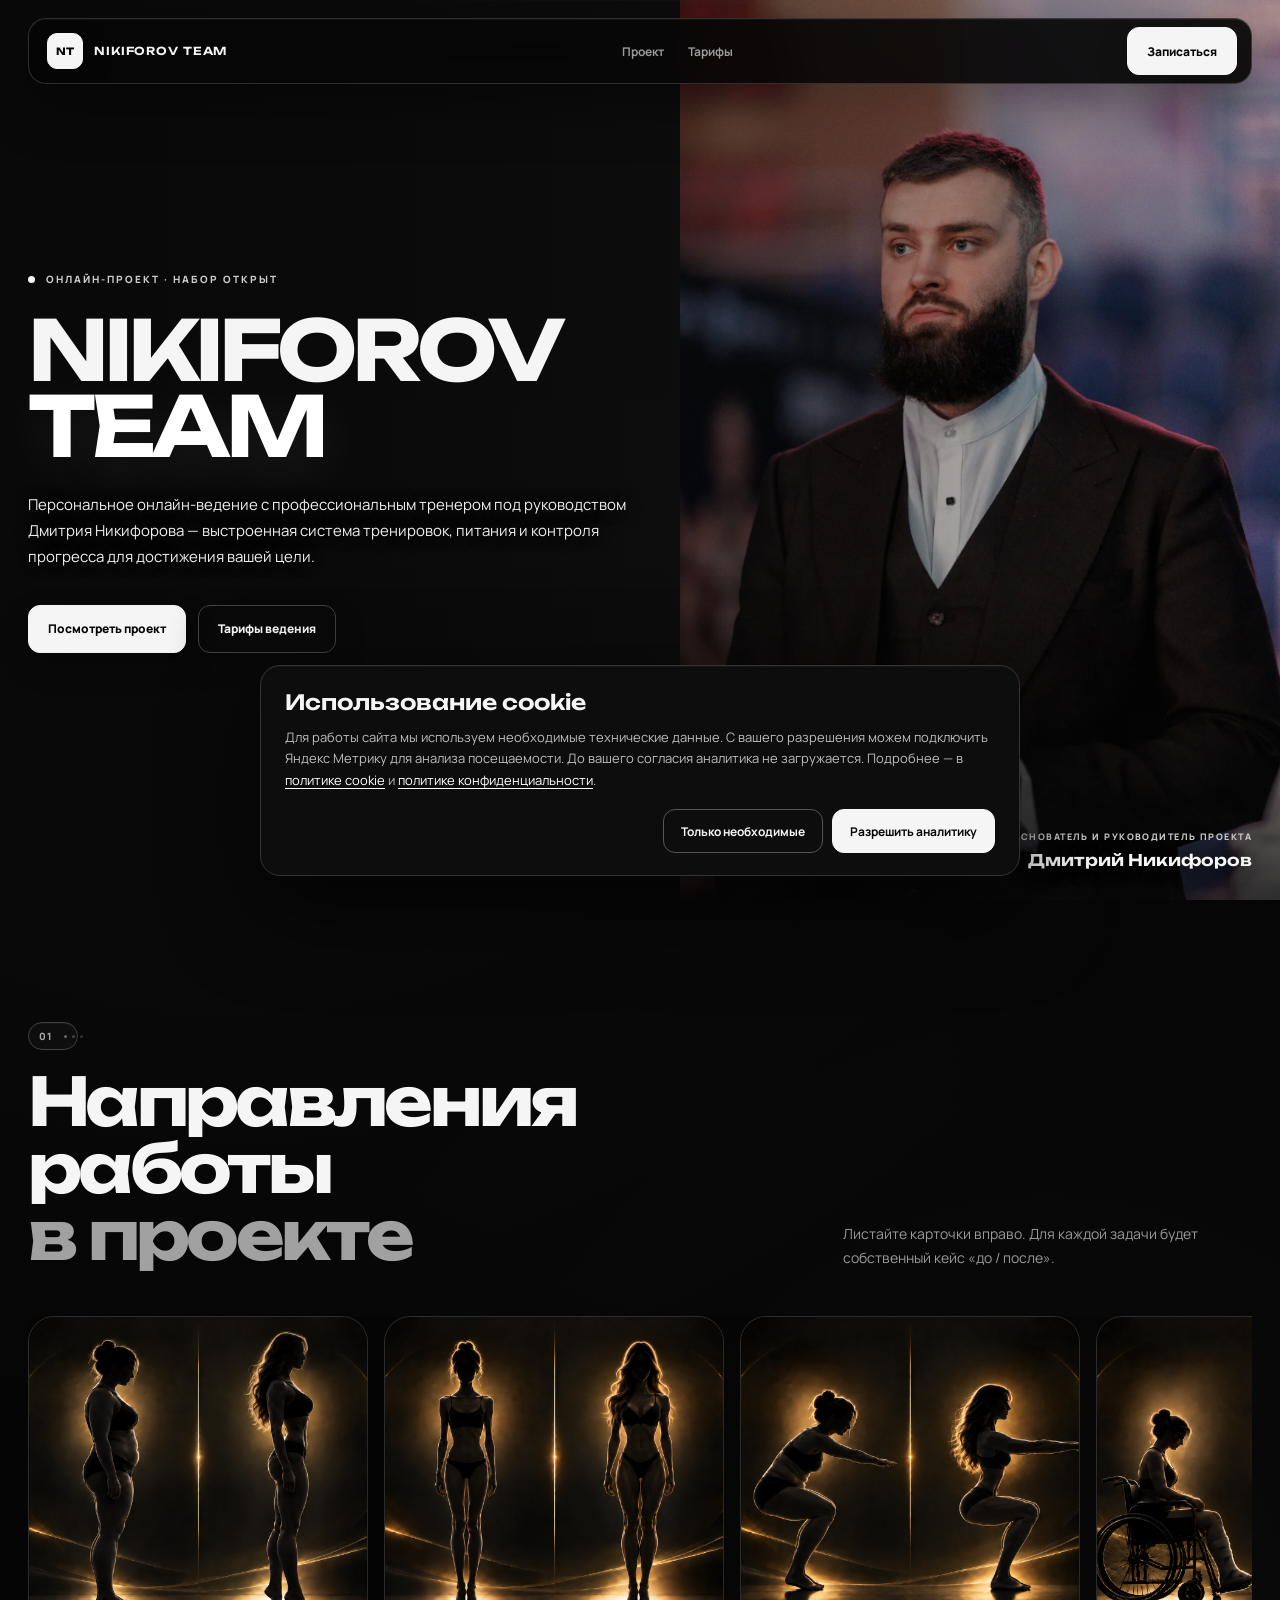
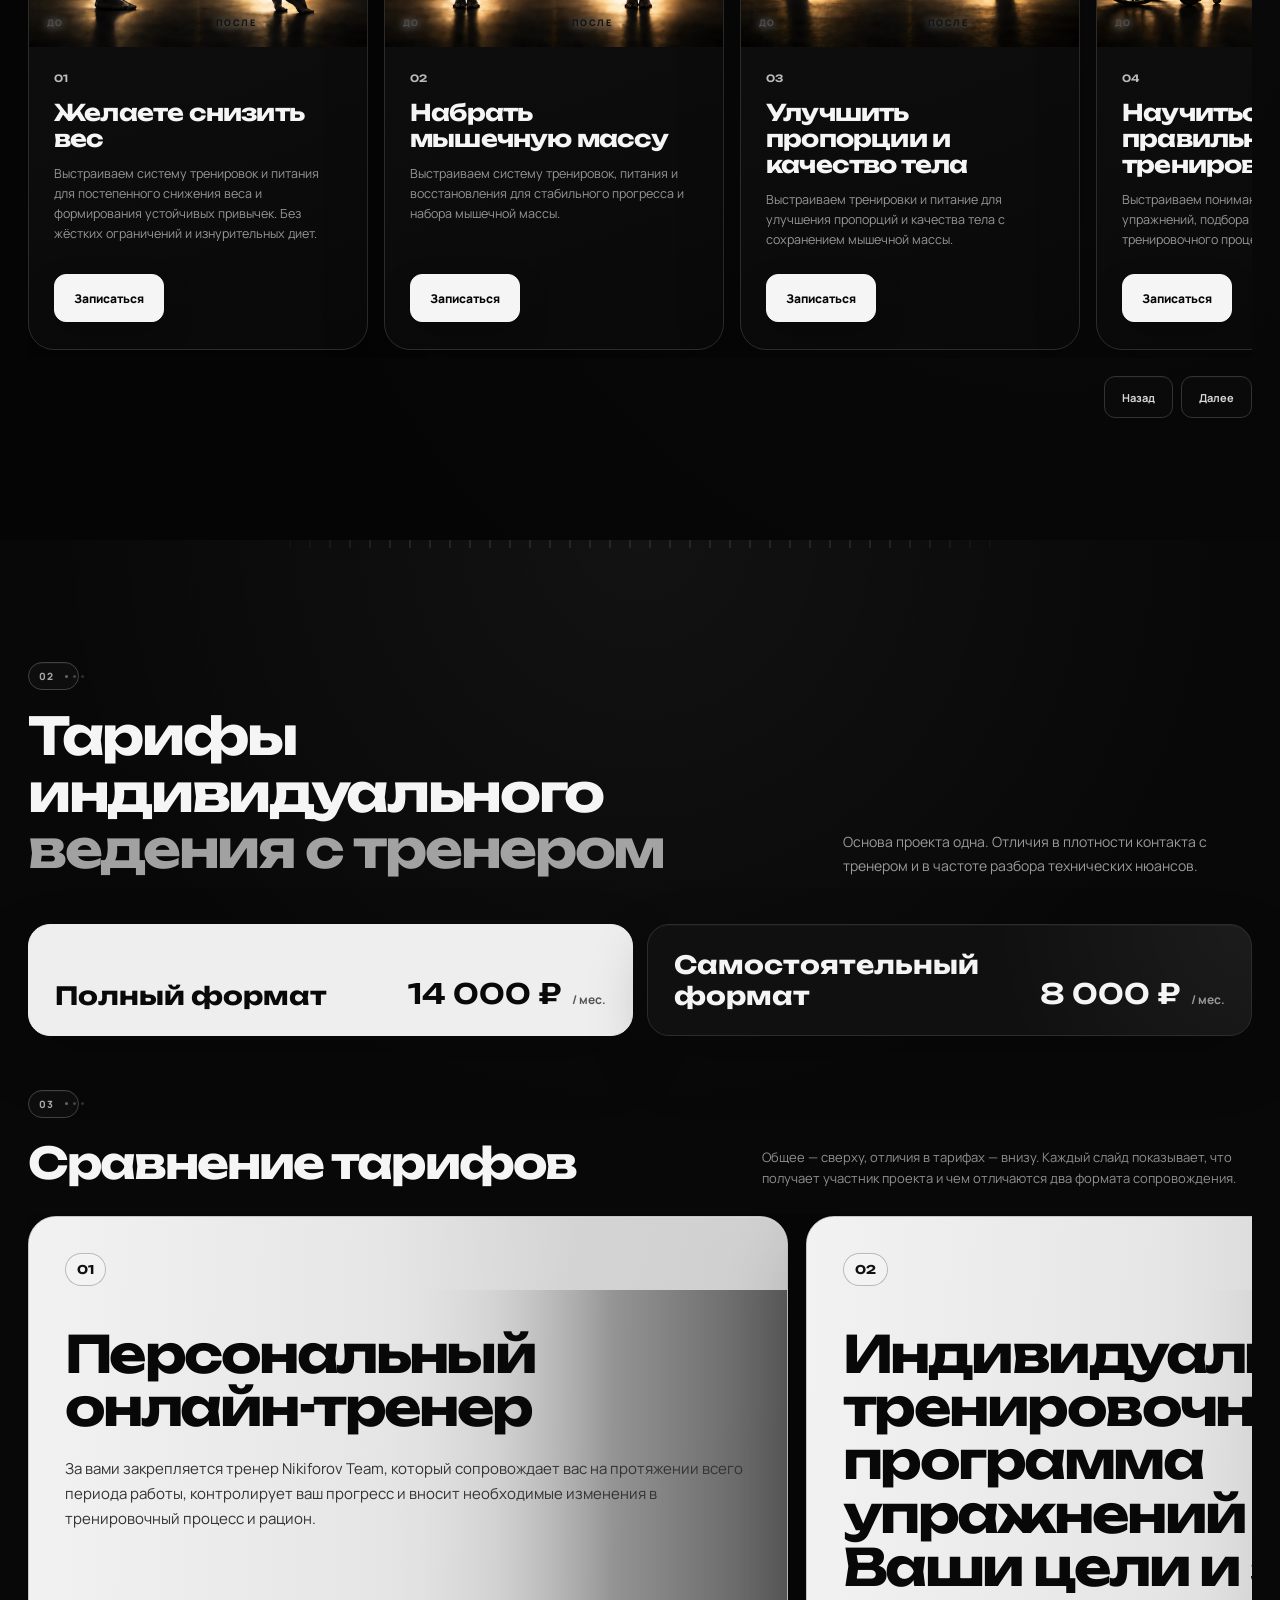
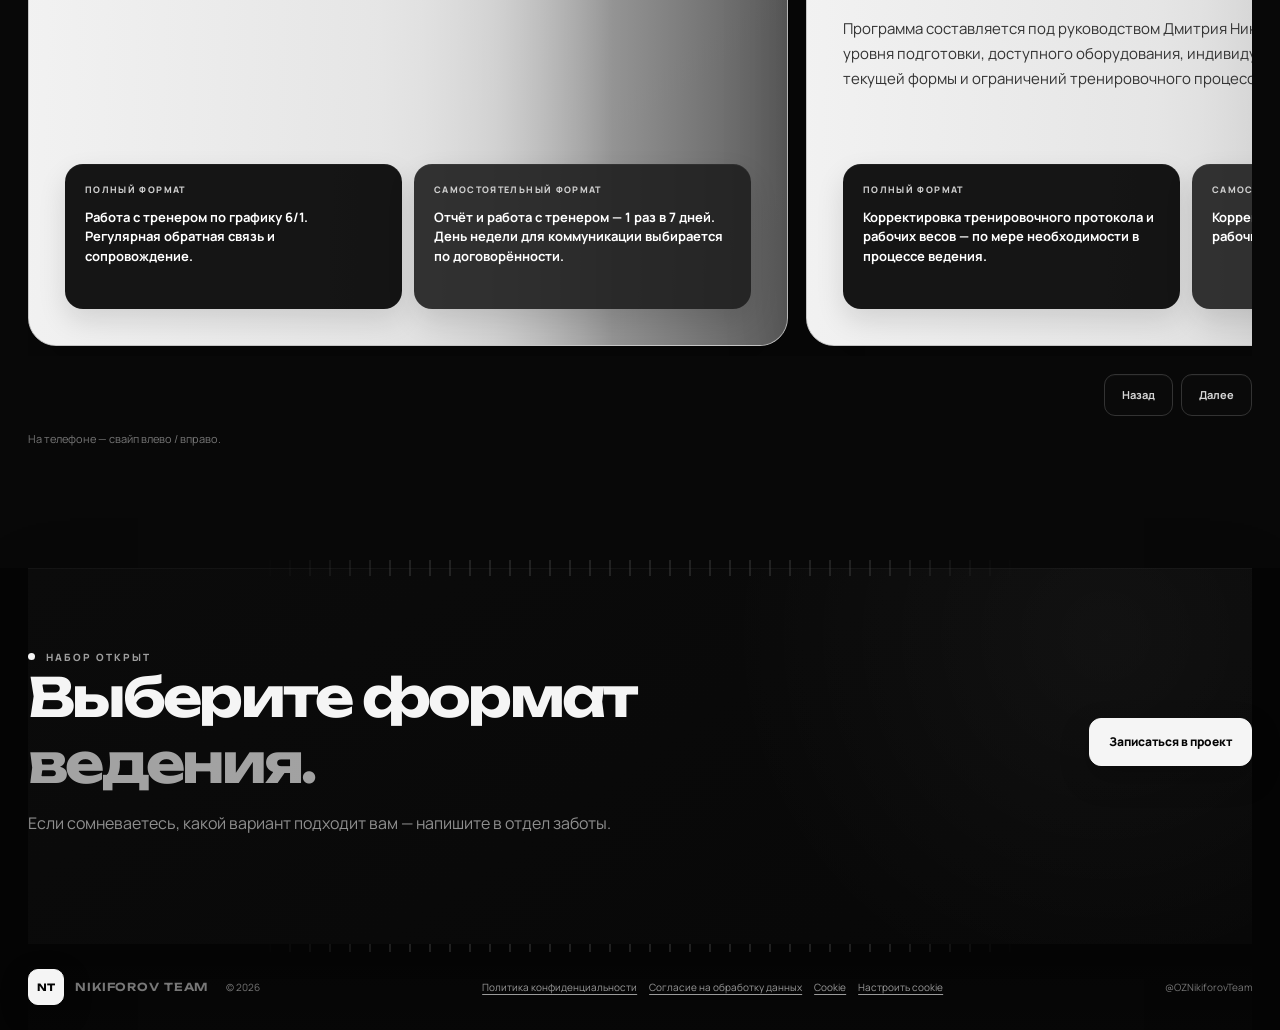
==== commit 3d01179c: "Revert "Revert "Reapply final approved goal card images""" ====
--- a/index.html
+++ b/index.html
@@ -207,13 +207,13 @@
 <script defer src="./cookie-consent.js"></script>
 <script>
 const goalImages = [
-  ['weight-loss.webp', 'Силуэт снижения веса'],
-  ['muscle-gain.webp', 'Силуэт набора мышечной массы'],
-  ['body-proportions.webp', 'Силуэт улучшения пропорций тела'],
-  ['training-technique.webp', 'Силуэт тренировки с правильной техникой'],
-  ['nutrition.webp', 'Силуэт осознанного питания'],
-  ['progress.webp', 'Последовательный прогресс в тренировках'],
-  ['stage-preparation.webp', 'Силуэт подготовки к сцене']
+  ['weight-loss.png', 'Силуэт снижения веса'],
+  ['muscle-gain.png', 'Силуэт набора мышечной массы'],
+  ['body-proportions.png', 'Силуэт улучшения пропорций тела'],
+  ['training-technique.png', 'Силуэт тренировки с правильной техникой'],
+  ['nutrition.png', 'Силуэт осознанного питания'],
+  ['progress.png', 'Последовательный прогресс в тренировках'],
+  ['stage-preparation.png', 'Силуэт подготовки к сцене']
 ];
 document.querySelectorAll('.goal-media').forEach((media, index) => {
   const [file, alt] = goalImages[index];
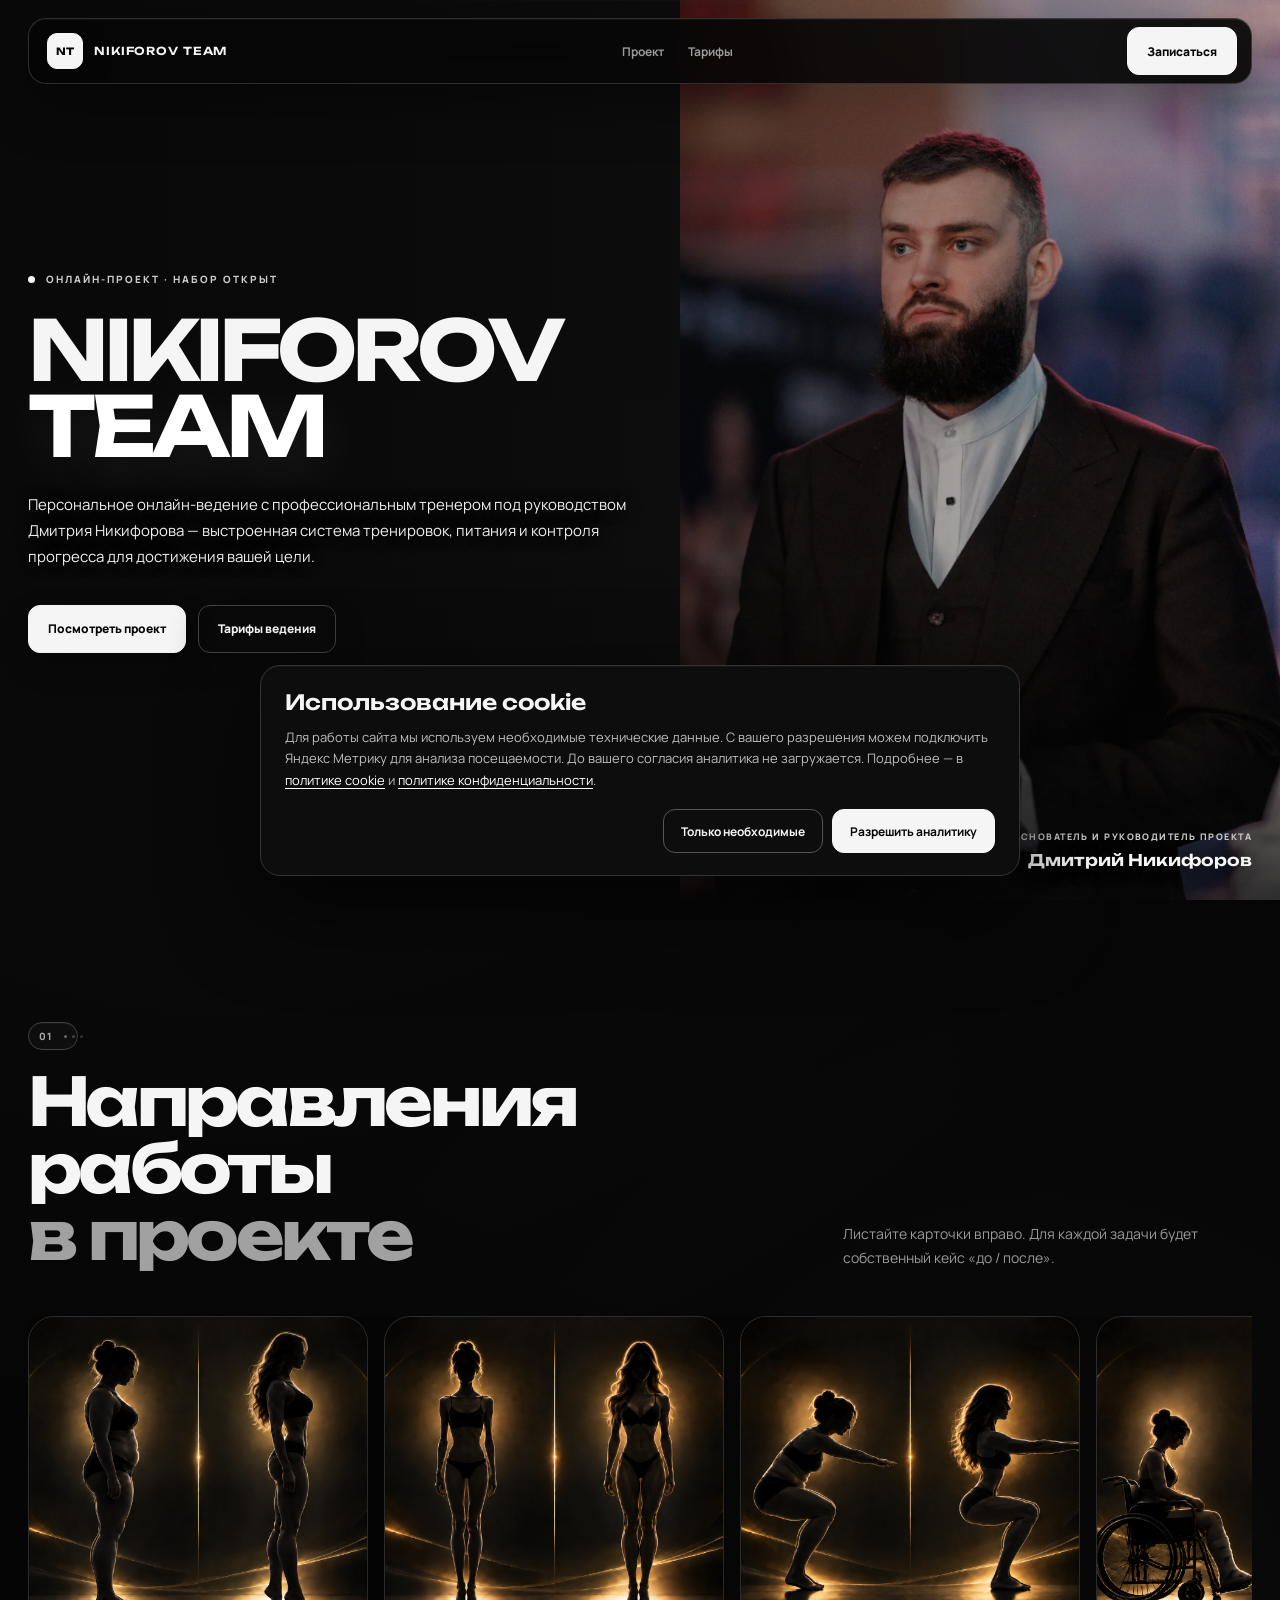
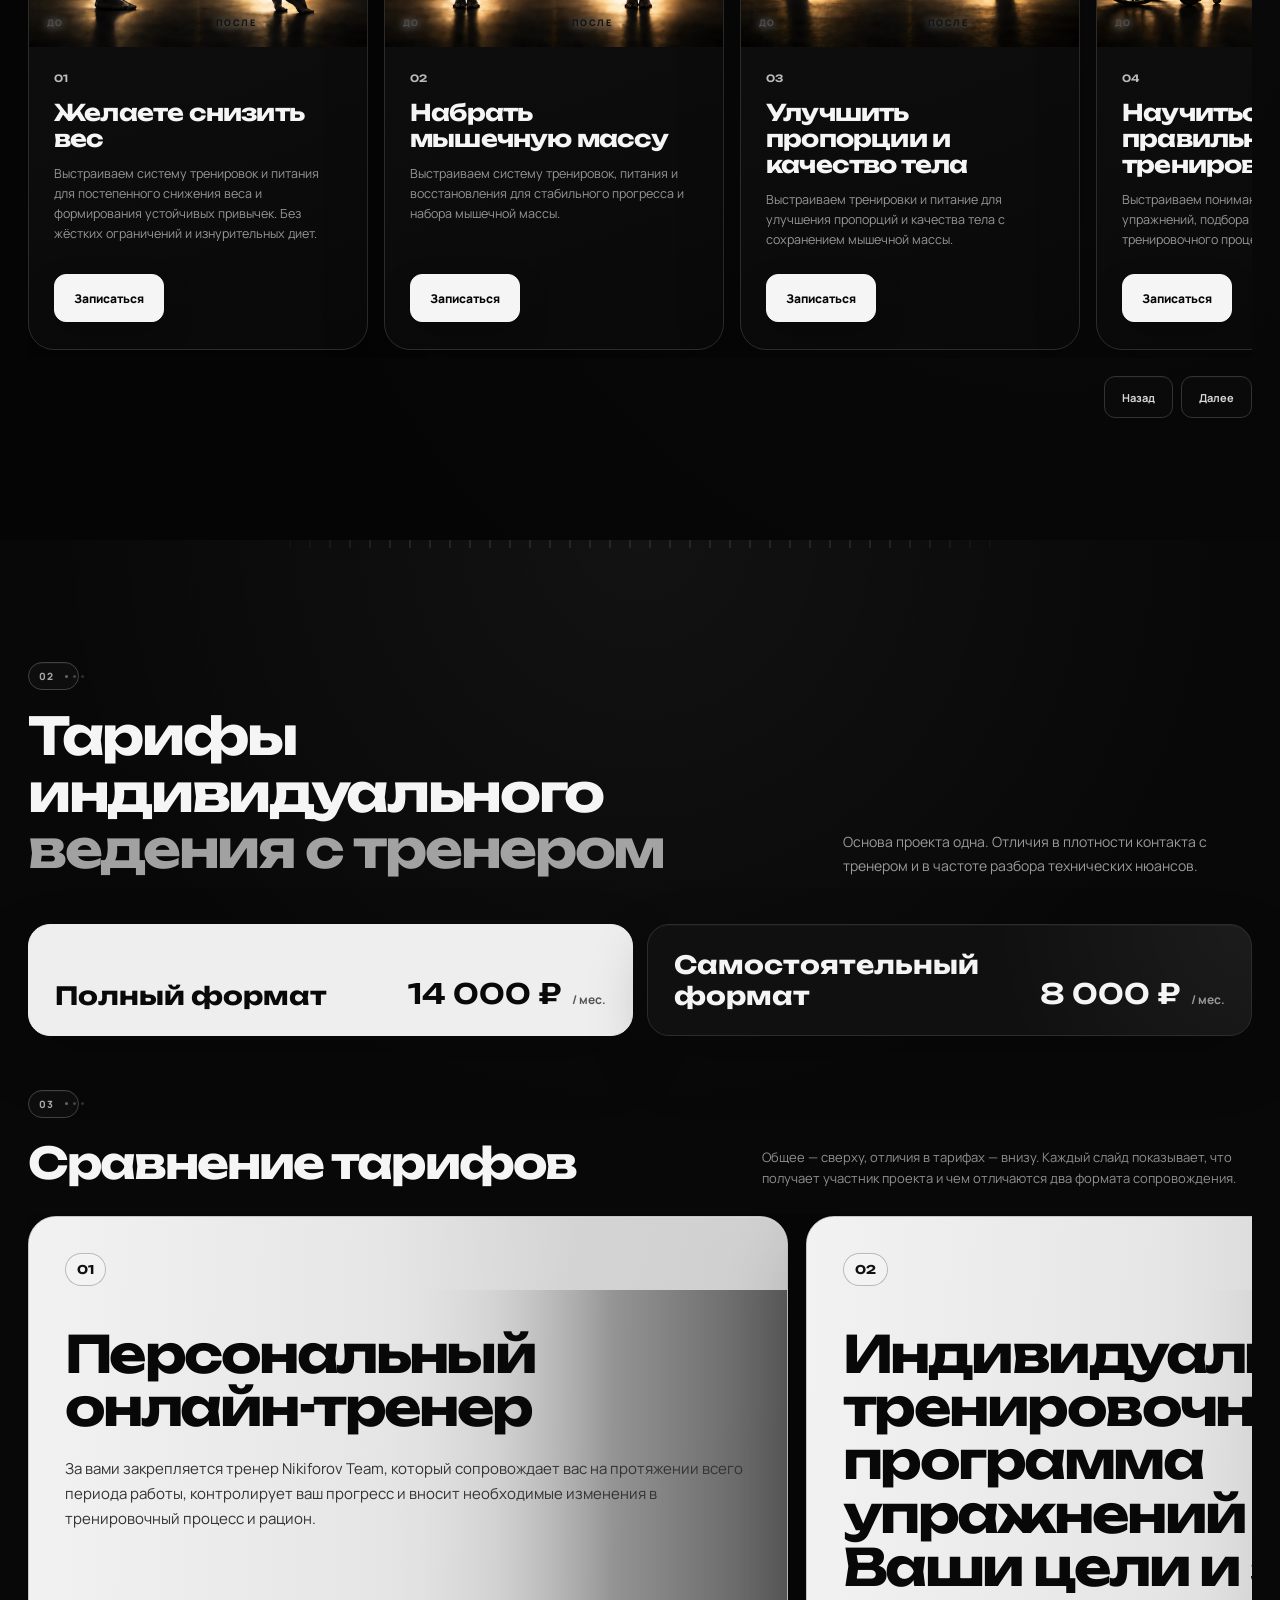
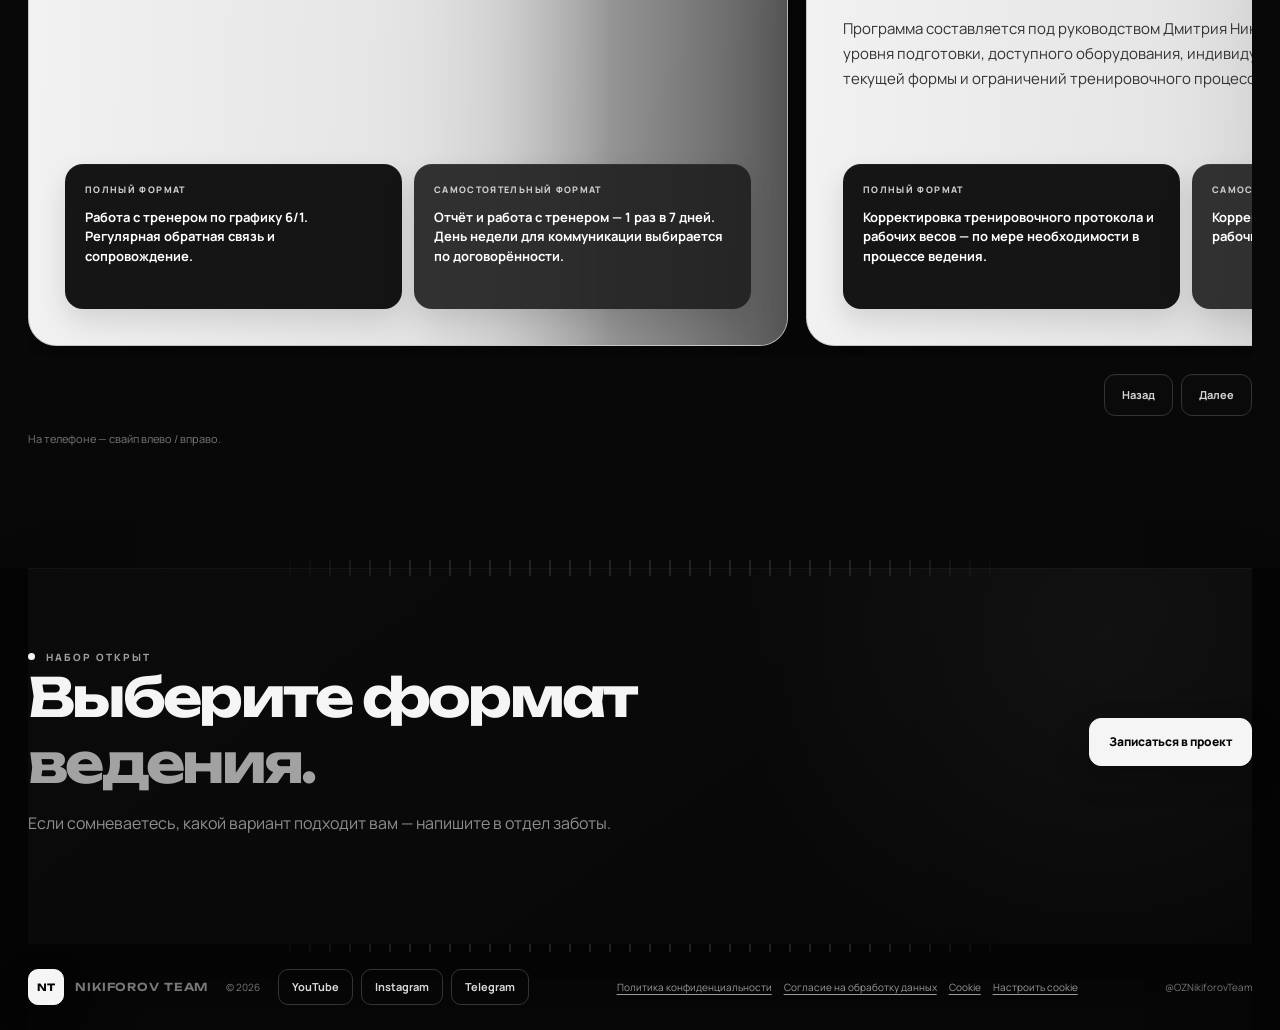
==== commit ba0b3214: "Add YouTube Instagram and Telegram links to footer" ====
--- a/index.html
+++ b/index.html
@@ -135,6 +135,10 @@
 .goal-media:before,.goal-media:after{display:none}
 .before,.after{color:#4d4d4d;text-shadow:0 1px 8px rgba(255,255,255,.7)}
 .after{color:#111}
+.footer-social{display:flex;align-items:center;flex-wrap:wrap;gap:8px}
+.footer-social a{display:inline-flex;align-items:center;justify-content:center;min-height:36px;padding:8px 13px;border:1px solid #343434;border-radius:10px;color:#d9d9d9;font-size:11px;font-weight:700;text-decoration:none;transition:background .2s,border-color .2s,color .2s}
+.footer-social a:hover,.footer-social a:focus-visible{background:#1d1d1d;border-color:#777;color:#fff}
+@media(max-width:640px){.footer-social{width:100%;gap:7px}.footer-social a{flex:1 1 auto}.footer .legal-links{order:3}}
 </style>
 </head>
 <body style="--dmitry:url('./assets/dmitry-hero.webp')">
@@ -185,7 +189,7 @@
 
 <section class="shell final reveal"><div><div class="eyebrow"><i></i>НАБОР ОТКРЫТ</div><h2>Выберите формат<br><span>ведения.</span></h2><p>Если сомневаетесь, какой вариант подходит вам — напишите в отдел заботы.</p></div><a class="btn" href="https://t.me/OZNikiforovTeam" target="_blank" rel="noopener">Записаться в проект</a></section>
 </main>
-<footer class="footer shell"><a class="brand" href="#top"><span class="brand-mark">NT</span><span class="brand-name">NIKIFOROV TEAM</span></a><span>© 2026</span><nav class="legal-links" aria-label="Юридическая информация"><a href="./privacy.html">Политика конфиденциальности</a><a href="./consent.html">Согласие на обработку данных</a><a href="./cookies.html">Cookie</a><button type="button" data-cookie-settings>Настроить cookie</button></nav><a href="https://t.me/OZNikiforovTeam" target="_blank" rel="noopener">@OZNikiforovTeam</a></footer>
+<footer class="footer shell"><a class="brand" href="#top"><span class="brand-mark">NT</span><span class="brand-name">NIKIFOROV TEAM</span></a><span>© 2026</span><nav class="footer-social" aria-label="Социальные сети Никифоров тим"><a href="https://www.youtube.com/@Nikiforov_team" target="_blank" rel="noopener noreferrer">YouTube</a><a href="https://www.instagram.com/nikiforov_team_ifbb/" target="_blank" rel="noopener noreferrer">Instagram</a><a href="https://t.me/nikiforov_team" target="_blank" rel="noopener noreferrer">Telegram</a></nav><nav class="legal-links" aria-label="Юридическая информация"><a href="./privacy.html">Политика конфиденциальности</a><a href="./consent.html">Согласие на обработку данных</a><a href="./cookies.html">Cookie</a><button type="button" data-cookie-settings>Настроить cookie</button></nav><a href="https://t.me/OZNikiforovTeam" target="_blank" rel="noopener">@OZNikiforovTeam</a></footer>
 <a class="mobile-cta" href="https://t.me/OZNikiforovTeam" target="_blank" rel="noopener">Записаться</a>
 <script>
 const reveal=()=>document.querySelectorAll('.reveal').forEach(el=>{const r=el.getBoundingClientRect();if(r.top<innerHeight*.9)el.classList.add('in')});reveal();addEventListener('scroll',reveal,{passive:true});
